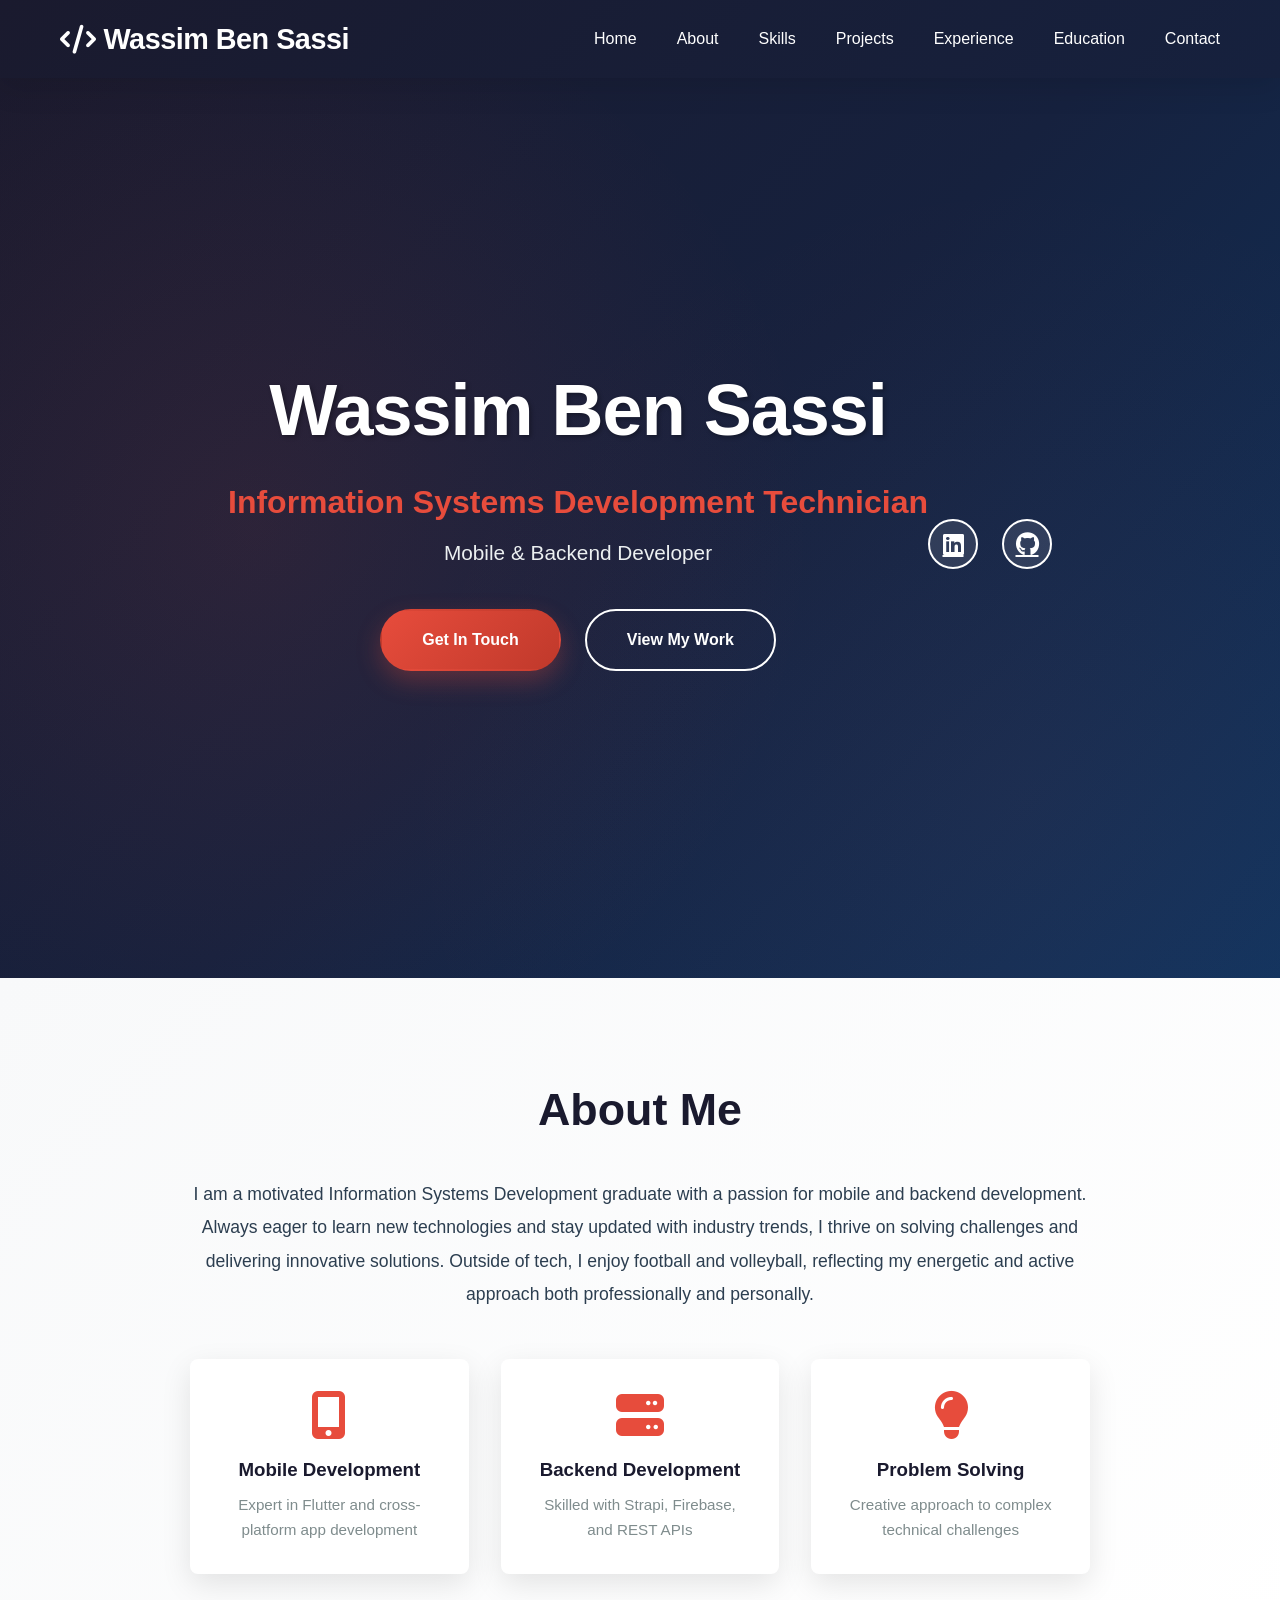
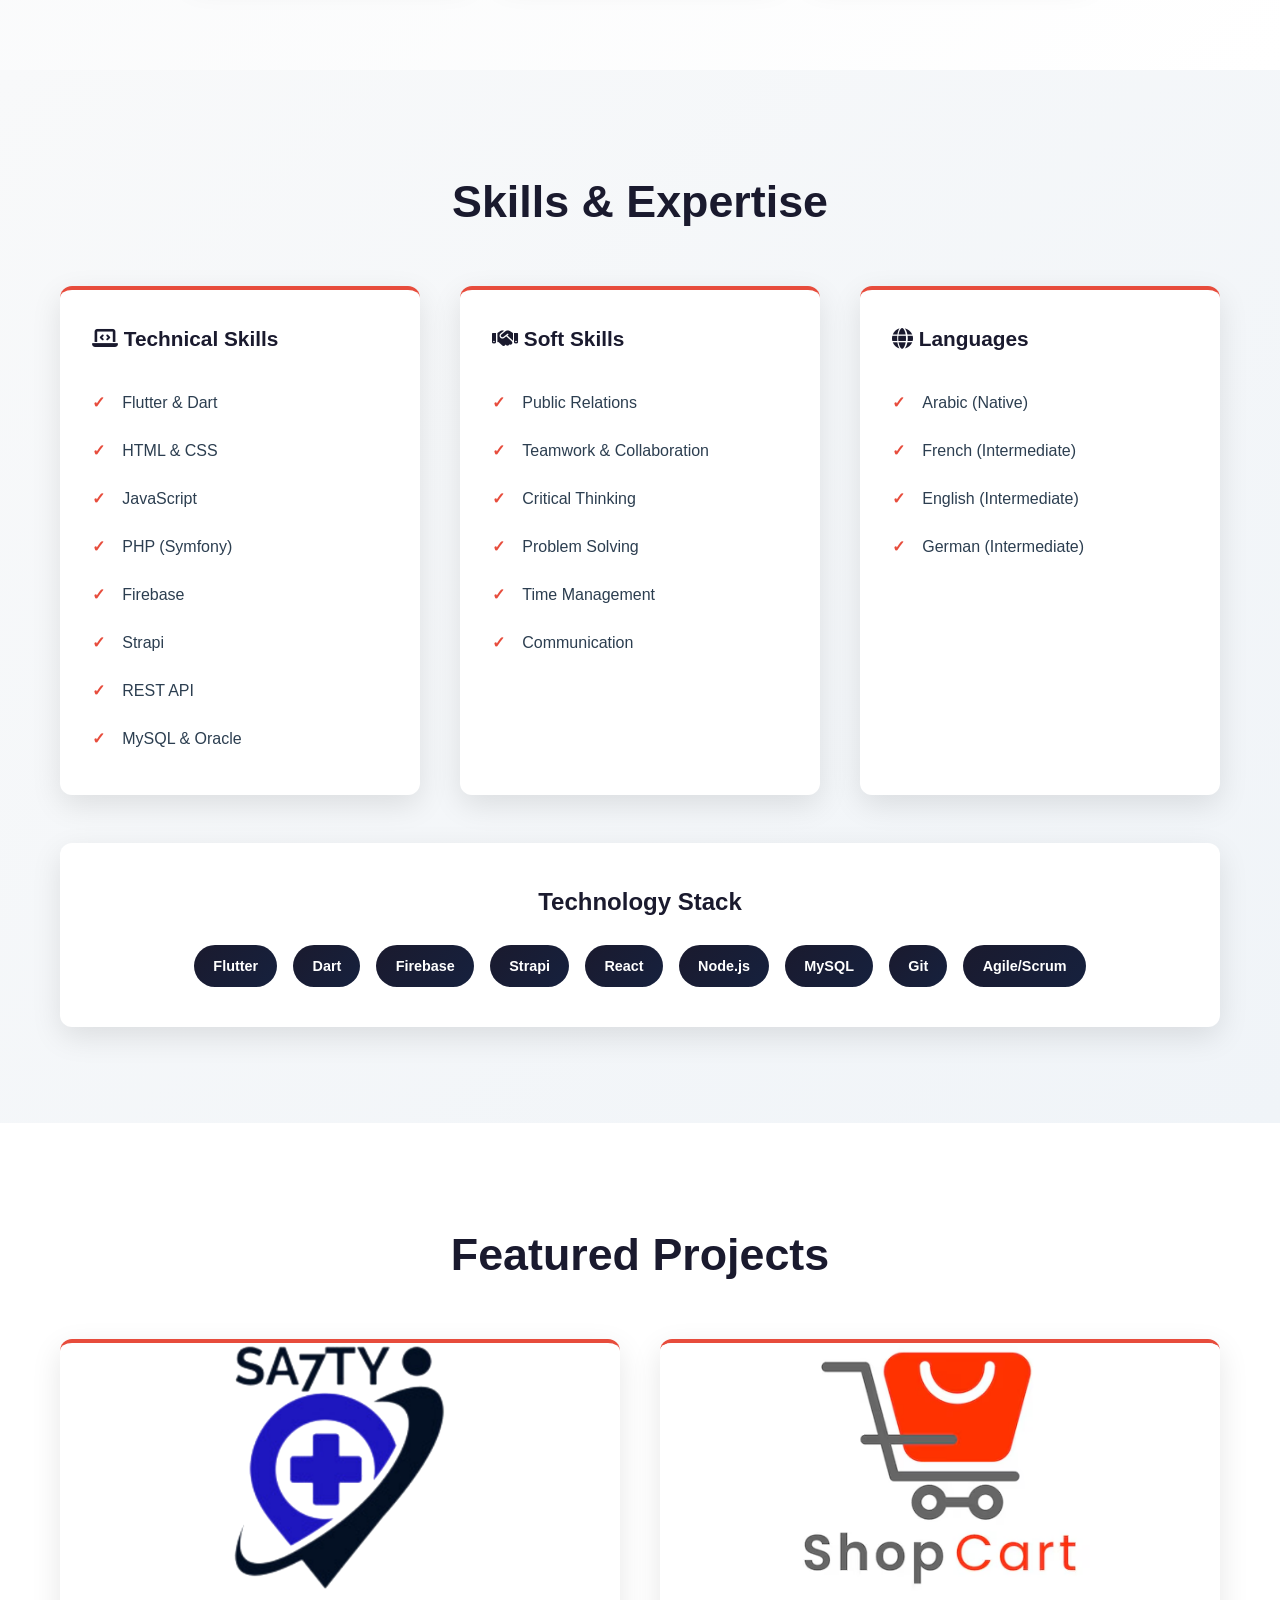
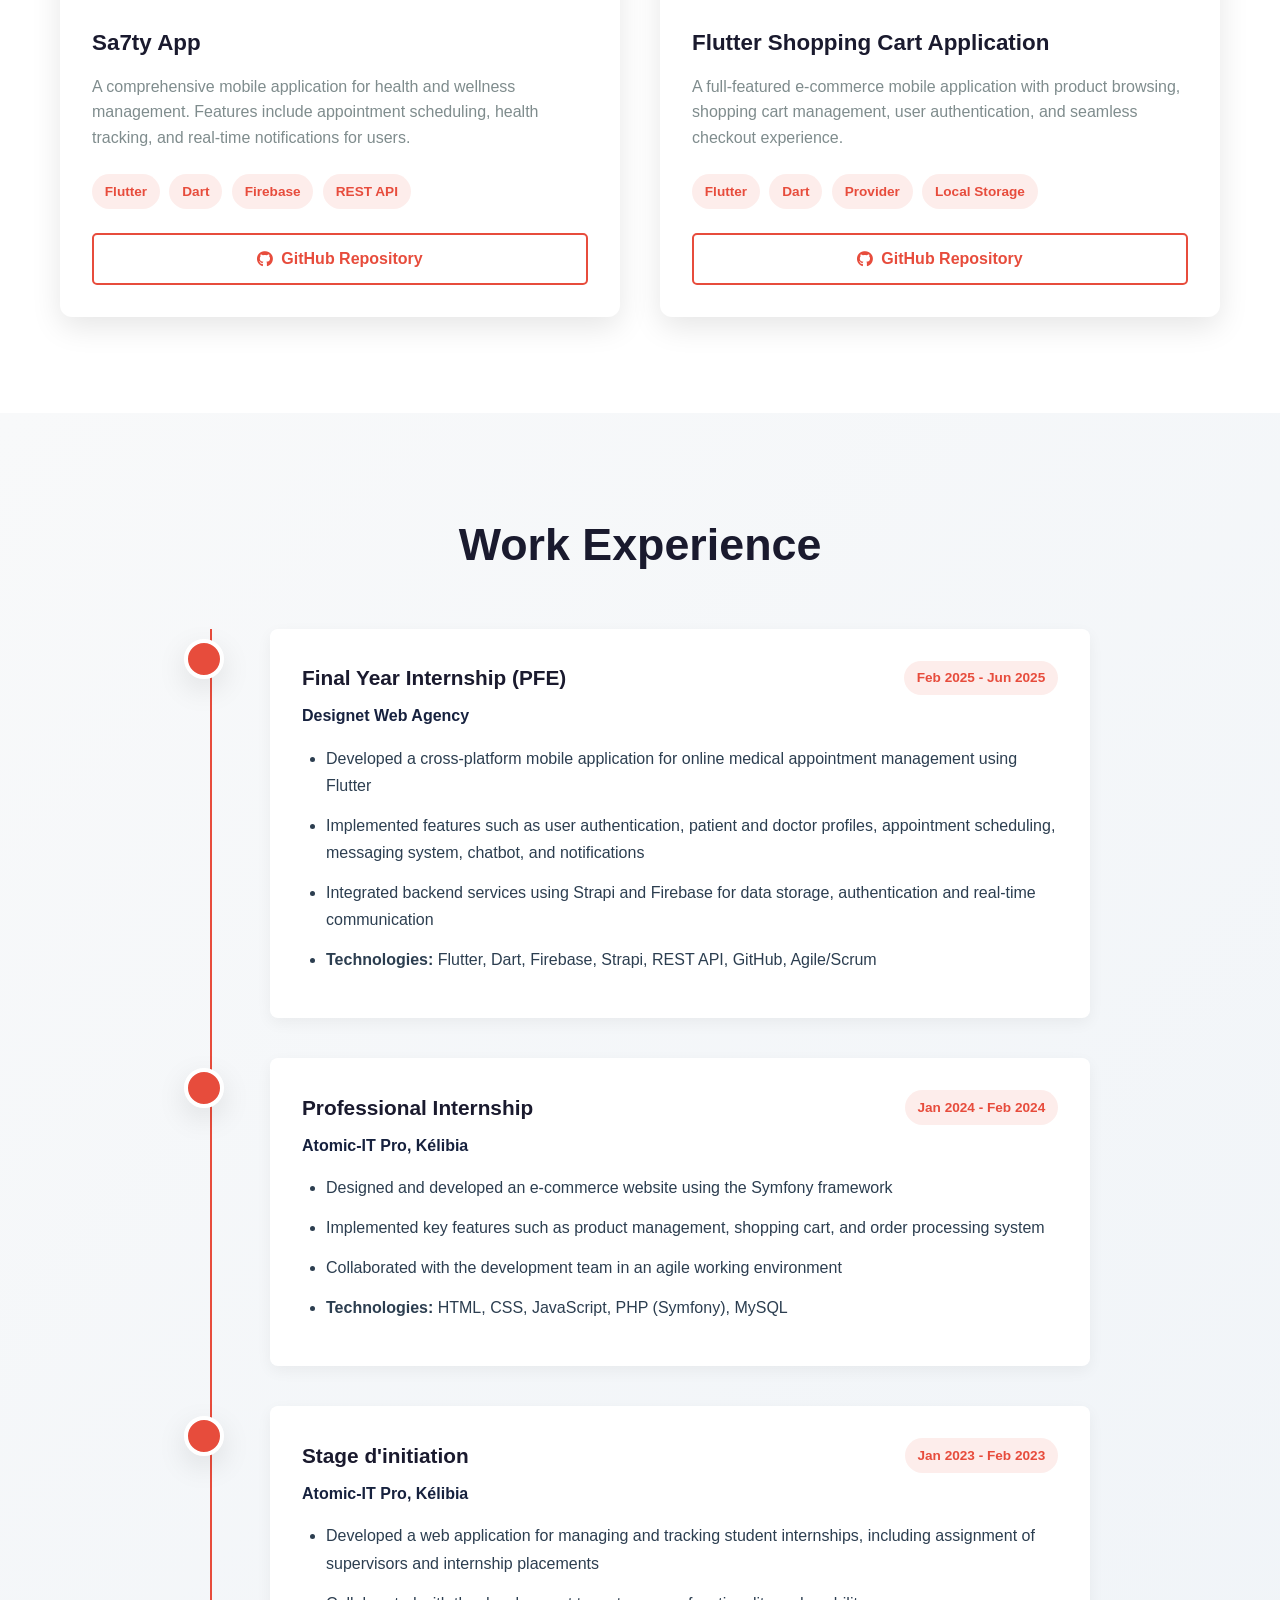
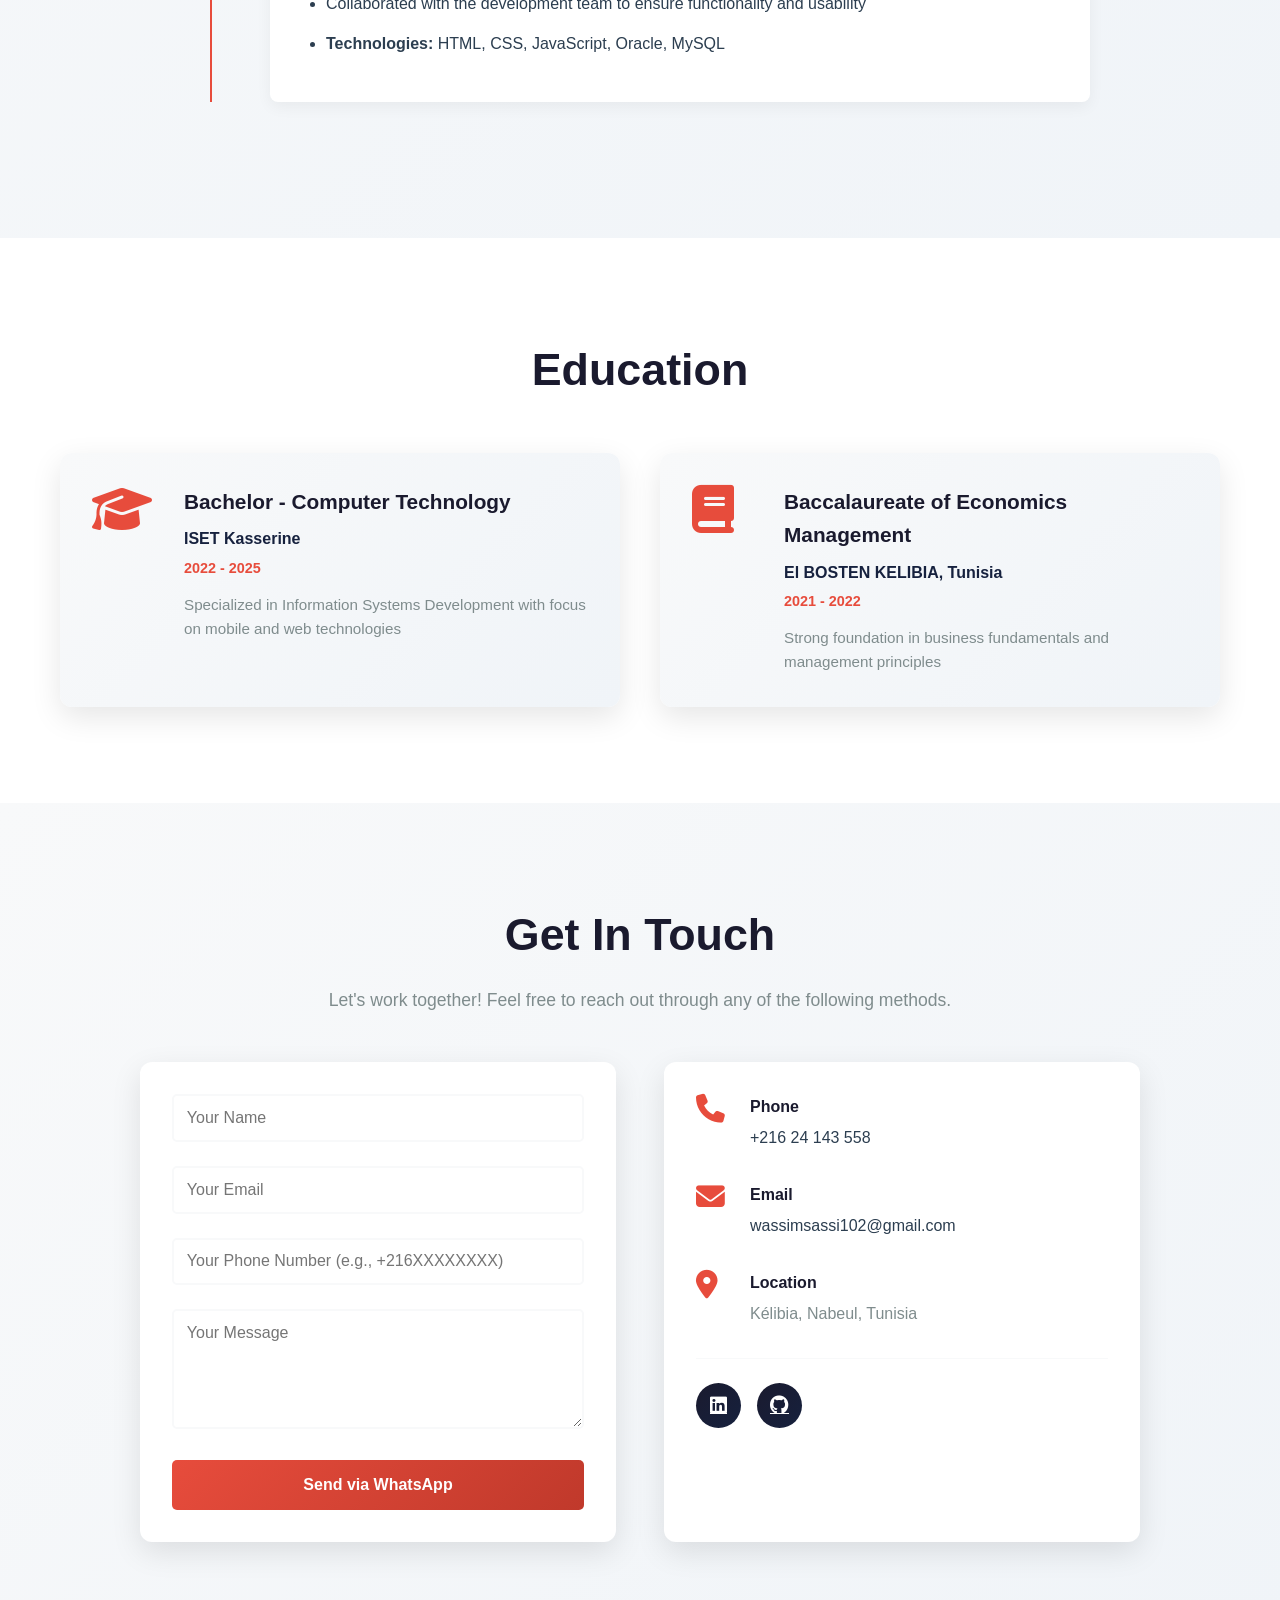
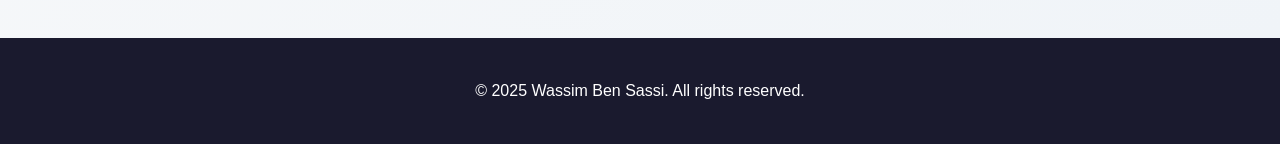
==== index.html @ a8a3cfcd "Add files via upload" ====
<!DOCTYPE html>
<html lang="en">
<head>
    <meta charset="UTF-8">
    <meta name="viewport" content="width=device-width, initial-scale=1.0">
    <meta name="description" content="Wassim Ben Sassi - Mobile & Backend Developer. Expert in Flutter, Firebase, Strapi, and REST APIs. View my projects and experience.">
    <meta name="keywords" content="Mobile Developer, Backend Developer, Flutter, Firebase, Strapi, Web Developer, Tunisia">
    <meta name="author" content="Wassim Ben Sassi">
    <meta name="robots" content="index, follow">
    <meta property="og:title" content="Wassim Ben Sassi - Mobile & Backend Developer">
    <meta property="og:description" content="Experienced mobile and backend developer specializing in Flutter and modern web technologies.">
    <meta property="og:type" content="website">
    <meta property="og:url" content="https://yourportfolio.com">
    <meta name="twitter:card" content="summary_large_image">
    <link rel="canonical" href="https://yourportfolio.com">
    <link rel="icon" type="image/x-icon" href="favicon.ico">
    
    <title>Wassim Ben Sassi - Mobile & Backend Developer | Portfolio</title>
    <link rel="stylesheet" href="styles.css">
    <link rel="stylesheet" href="https://cdnjs.cloudflare.com/ajax/libs/font-awesome/6.4.0/css/all.min.css">
    
    <!-- Structured Data (Schema.org) -->
    <script type="application/ld+json">
    {
        "@context": "https://schema.org",
        "@type": "Person",
        "name": "Wassim Ben Sassi",
        "url": "https://yourportfolio.com",
        "jobTitle": "Mobile & Backend Developer",
        "email": "wassimsassi102@gmail.com",
        "telephone": "+21624143558",
        "image": "https://yourportfolio.com/wassim.png",
        "sameAs": [
            "https://www.linkedin.com/in/wassim-ben-sassi-4468882ab/",
            "https://github.com/bswassim1"
        ],
        "location": {
            "@type": "Place",
            "name": "Kélibia, Tunisia"
        },
        "knowsAbout": ["Flutter", "Dart", "Firebase", "Strapi", "REST API", "PHP", "MySQL"],
        "worksFor": {
            "@type": "Organization",
            "name": "Designet Web Agency"
        }
    }
    </script>
</head>
<body>
    <!-- Navigation Header -->
    <header class="header">
        <nav class="navbar">
            <div class="logo">
                <i class="fas fa-code"></i> Wassim Ben Sassi
            </div>
            <ul class="nav-links">
                <li><a href="#home">Home</a></li>
                <li><a href="#about">About</a></li>
                <li><a href="#skills">Skills</a></li>
                <li><a href="#projects">Projects</a></li>
                <li><a href="#experience">Experience</a></li>
                <li><a href="#education">Education</a></li>
                <li><a href="#contact">Contact</a></li>
            </ul>
            <div class="hamburger">
                <span></span>
                <span></span>
                <span></span>
            </div>
        </nav>
    </header>

    <!-- Hero / Home Section -->
    <section id="home" class="hero">
        <div class="hero-content">
            <h1 class="hero-title">Wassim Ben Sassi</h1>
            <p class="hero-subtitle">Information Systems Development Technician</p>
            <p class="hero-tagline">Mobile & Backend Developer</p>
            <div class="hero-buttons">
                <a href="#contact" class="cta-button primary">Get In Touch</a>
                <a href="#projects" class="cta-button secondary">View My Work</a>
            </div>
        </div>
        <div class="hero-social">
            <a href="https://www.linkedin.com/in/wassim-ben-sassi-4468882ab/?originalSubdomain=tn" target="_blank" title="LinkedIn">
                <i class="fab fa-linkedin"></i>
            </a>
            <a href="https://github.com/bswassim1" target="_blank" title="GitHub">
                <i class="fab fa-github"></i>
            </a>
        </div>
    </section>

    <!-- About Section -->
    <section id="about" class="about">
        <div class="container">
            <h2>About Me</h2>
            <div class="about-content">
                <p class="about-text">I am a motivated Information Systems Development graduate with a passion for mobile and backend development. Always eager to learn new technologies and stay updated with industry trends, I thrive on solving challenges and delivering innovative solutions. Outside of tech, I enjoy football and volleyball, reflecting my energetic and active approach both professionally and personally.</p>
                <div class="about-highlights">
                    <div class="highlight-item">
                        <i class="fas fa-mobile-alt"></i>
                        <h3>Mobile Development</h3>
                        <p>Expert in Flutter and cross-platform app development</p>
                    </div>
                    <div class="highlight-item">
                        <i class="fas fa-server"></i>
                        <h3>Backend Development</h3>
                        <p>Skilled with Strapi, Firebase, and REST APIs</p>
                    </div>
                    <div class="highlight-item">
                        <i class="fas fa-lightbulb"></i>
                        <h3>Problem Solving</h3>
                        <p>Creative approach to complex technical challenges</p>
                    </div>
                </div>
            </div>
        </div>
    </section>

    <!-- Skills Section -->
    <section id="skills" class="skills">
        <div class="container">
            <h2>Skills & Expertise</h2>
            <div class="skills-grid">
                <div class="skill-category">
                    <h3><i class="fas fa-laptop-code"></i> Technical Skills</h3>
                    <ul>
                        <li><span>Flutter & Dart</span></li>
                        <li><span>HTML & CSS</span></li>
                        <li><span>JavaScript</span></li>
                        <li><span>PHP (Symfony)</span></li>
                        <li><span>Firebase</span></li>
                        <li><span>Strapi</span></li>
                        <li><span>REST API</span></li>
                        <li><span>MySQL & Oracle</span></li>
                    </ul>
                </div>

                <div class="skill-category">
                    <h3><i class="fas fa-handshake"></i> Soft Skills</h3>
                    <ul>
                        <li><span>Public Relations</span></li>
                        <li><span>Teamwork & Collaboration</span></li>
                        <li><span>Critical Thinking</span></li>
                        <li><span>Problem Solving</span></li>
                        <li><span>Time Management</span></li>
                        <li><span>Communication</span></li>
                    </ul>
                </div>

                <div class="skill-category">
                    <h3><i class="fas fa-globe"></i> Languages</h3>
                    <ul>
                        <li><span>Arabic (Native)</span></li>
                        <li><span>French (Intermediate)</span></li>
                        <li><span>English (Intermediate)</span></li>
                        <li><span>German (Intermediate)</span></li>
                    </ul>
                </div>
            </div>

            <div class="tech-stack">
                <h3>Technology Stack</h3>
                <div class="tech-badges">
                    <span class="badge">Flutter</span>
                    <span class="badge">Dart</span>
                    <span class="badge">Firebase</span>
                    <span class="badge">Strapi</span>
                    <span class="badge">React</span>
                    <span class="badge">Node.js</span>
                    <span class="badge">MySQL</span>
                    <span class="badge">Git</span>
                    <span class="badge">Agile/Scrum</span>
                </div>
            </div>
        </div>
    </section>

    <!-- Projects Section -->
    <section id="projects" class="projects">
        <div class="container">
            <h2>Featured Projects</h2>
            <div class="projects-grid">
                <!-- Project 1: Sa7ty App -->
                <div class="project-card">
                    <div class="project-image">
                        <img src="wassim.png" alt="Sa7ty App">
                        <div class="project-overlay">
                            <a href="https://github.com/bswassim1/sa7ty_App" target="_blank" class="project-link"><i class="fas fa-external-link-alt"></i> View on GitHub</a>
                        </div>
                    </div>
                    <div class="project-content">
                        <h3>Sa7ty App</h3>
                        <p class="project-description">A comprehensive mobile application for health and wellness management. Features include appointment scheduling, health tracking, and real-time notifications for users.</p>
                        <div class="project-tech">
                            <span>Flutter</span>
                            <span>Dart</span>
                            <span>Firebase</span>
                            <span>REST API</span>
                        </div>
                        <div class="project-links">
                            <a href="https://github.com/bswassim1/sa7ty_App" target="_blank" class="project-btn">
                                <i class="fab fa-github"></i> GitHub Repository
                            </a>
                        </div>
                    </div>
                </div>

                <!-- Project 2: Flutter Shopping Cart Application -->
                <div class="project-card">
                    <div class="project-image">
                        <img src="shop.avif" alt="Flutter Shopping Cart Application">
                        <div class="project-overlay">
                            <a href="https://github.com/bswassim1/Flutter-Shopping-Cart-Application" target="_blank" class="project-link"><i class="fas fa-external-link-alt"></i> View on GitHub</a>
                        </div>
                    </div>
                    <div class="project-content">
                        <h3>Flutter Shopping Cart Application</h3>
                        <p class="project-description">A full-featured e-commerce mobile application with product browsing, shopping cart management, user authentication, and seamless checkout experience.</p>
                        <div class="project-tech">
                            <span>Flutter</span>
                            <span>Dart</span>
                            <span>Provider</span>
                            <span>Local Storage</span>
                        </div>
                        <div class="project-links">
                            <a href="https://github.com/bswassim1/Flutter-Shopping-Cart-Application" target="_blank" class="project-btn">
                                <i class="fab fa-github"></i> GitHub Repository
                            </a>
                        </div>
                    </div>
                </div>
            </div>
        </div>
    </section>

    <!-- Experience Section -->
    <section id="experience" class="experience">
        <div class="container">
            <h2>Work Experience</h2>
            <div class="timeline">
                <!-- Experience 1 -->
                <div class="timeline-item">
                    <div class="timeline-marker"></div>
                    <div class="timeline-content">
                        <div class="exp-header">
                            <h3>Final Year Internship (PFE)</h3>
                            <span class="exp-date">Feb 2025 - Jun 2025</span>
                        </div>
                        <p class="exp-company">Designet Web Agency</p>
                        <ul class="exp-description">
                            <li>Developed a cross-platform mobile application for online medical appointment management using Flutter</li>
                            <li>Implemented features such as user authentication, patient and doctor profiles, appointment scheduling, messaging system, chatbot, and notifications</li>
                            <li>Integrated backend services using Strapi and Firebase for data storage, authentication and real-time communication</li>
                            <li><strong>Technologies:</strong> Flutter, Dart, Firebase, Strapi, REST API, GitHub, Agile/Scrum</li>
                        </ul>
                    </div>
                </div>

                <!-- Experience 2 -->
                <div class="timeline-item">
                    <div class="timeline-marker"></div>
                    <div class="timeline-content">
                        <div class="exp-header">
                            <h3>Professional Internship</h3>
                            <span class="exp-date">Jan 2024 - Feb 2024</span>
                        </div>
                        <p class="exp-company">Atomic-IT Pro, Kélibia</p>
                        <ul class="exp-description">
                            <li>Designed and developed an e-commerce website using the Symfony framework</li>
                            <li>Implemented key features such as product management, shopping cart, and order processing system</li>
                            <li>Collaborated with the development team in an agile working environment</li>
                            <li><strong>Technologies:</strong> HTML, CSS, JavaScript, PHP (Symfony), MySQL</li>
                        </ul>
                    </div>
                </div>

                <!-- Experience 3 -->
                <div class="timeline-item">
                    <div class="timeline-marker"></div>
                    <div class="timeline-content">
                        <div class="exp-header">
                            <h3>Stage d'initiation</h3>
                            <span class="exp-date">Jan 2023 - Feb 2023</span>
                        </div>
                        <p class="exp-company">Atomic-IT Pro, Kélibia</p>
                        <ul class="exp-description">
                            <li>Developed a web application for managing and tracking student internships, including assignment of supervisors and internship placements</li>
                            <li>Collaborated with the development team to ensure functionality and usability</li>
                            <li><strong>Technologies:</strong> HTML, CSS, JavaScript, Oracle, MySQL</li>
                        </ul>
                    </div>
                </div>
            </div>
        </div>
    </section>

    <!-- Education Section -->
    <section id="education" class="education">
        <div class="container">
            <h2>Education</h2>
            <div class="education-grid">
                <div class="education-item">
                    <div class="education-icon">
                        <i class="fas fa-graduation-cap"></i>
                    </div>
                    <div class="education-content">
                        <h3>Bachelor - Computer Technology</h3>
                        <p class="education-school">ISET Kasserine</p>
                        <p class="education-date">2022 - 2025</p>
                        <p class="education-detail">Specialized in Information Systems Development with focus on mobile and web technologies</p>
                    </div>
                </div>

                <div class="education-item">
                    <div class="education-icon">
                        <i class="fas fa-book"></i>
                    </div>
                    <div class="education-content">
                        <h3>Baccalaureate of Economics Management</h3>
                        <p class="education-school">El BOSTEN KELIBIA, Tunisia</p>
                        <p class="education-date">2021 - 2022</p>
                        <p class="education-detail">Strong foundation in business fundamentals and management principles</p>
                    </div>
                </div>
            </div>
        </div>
    </section>

    <!-- Contact Section -->
    <section id="contact" class="contact">
        <div class="container">
            <h2>Get In Touch</h2>
            <p class="contact-subtitle">Let's work together! Feel free to reach out through any of the following methods.</p>
            
            <div class="contact-wrapper">
                <!-- Contact Form -->
                <form class="contact-form" id="contactForm">
                    <div class="form-group">
                        <input type="text" id="name" name="name" placeholder="Your Name" required>
                    </div>
                    <div class="form-group">
                        <input type="email" id="email" name="email" placeholder="Your Email" required>
                    </div>
                    <div class="form-group">
                        <input type="tel" id="phone" name="phone" placeholder="Your Phone Number (e.g., +216XXXXXXXX)" required>
                    </div>
                    <div class="form-group">
                        <textarea id="message" name="message" placeholder="Your Message" rows="5" required></textarea>
                    </div>
                    <button type="submit" class="form-submit">Send via WhatsApp</button>
                </form>

                <!-- Contact Info -->
                <div class="contact-info-box">
                    <div class="contact-item">
                        <i class="fas fa-phone"></i>
                        <div>
                            <h4>Phone</h4>
                            <a href="tel:+21624143558">+216 24 143 558</a>
                        </div>
                    </div>
                    <div class="contact-item">
                        <i class="fas fa-envelope"></i>
                        <div>
                            <h4>Email</h4>
                            <a href="mailto:wassimsassi102@gmail.com">wassimsassi102@gmail.com</a>
                        </div>
                    </div>
                    <div class="contact-item">
                        <i class="fas fa-map-marker-alt"></i>
                        <div>
                            <h4>Location</h4>
                            <p>Kélibia, Nabeul, Tunisia</p>
                        </div>
                    </div>
                    <div class="social-links-contact">
                        <a href="https://www.linkedin.com/in/wassim-ben-sassi-4468882ab/?originalSubdomain=tn" target="_blank" title="LinkedIn">
                            <i class="fab fa-linkedin"></i>
                        </a>
                        <a href="https://github.com/bswassim1" target="_blank" title="GitHub">
                            <i class="fab fa-github"></i>
                        </a>
                    </div>
                </div>
            </div>
        </div>
    </section>

    <!-- Footer -->
    <footer class="footer">
        <div class="container">
            <div class="footer-content">
                <p>&copy; 2025 Wassim Ben Sassi. All rights reserved.</p>
            </div>
        </div>
    </footer>

    <script src="script.js"></script>
</body>
</html>
---- styles.css ----
* {
    margin: 0;
    padding: 0;
    box-sizing: border-box;
}

:root {
    --primary-color: #1a1a2e;
    --secondary-color: #16213e;
    --accent-color: #e74c3c;
    --success-color: #27ae60;
    --light-bg: #f8f9fa;
    --text-color: #2c3e50;
    --light-text: #7f8c8d;
    --white: #ffffff;
    --shadow: 0 10px 30px rgba(0, 0, 0, 0.1);
    --transition: all 0.3s ease;
}

html {
    scroll-behavior: smooth;
}

body {
    font-family: 'Segoe UI', 'Roboto', Tahoma, Geneva, Verdana, sans-serif;
    line-height: 1.6;
    color: var(--text-color);
    background-color: var(--white);
    overflow-x: hidden;
}

.container {
    max-width: 1200px;
    margin: 0 auto;
    padding: 0 20px;
}

/* ============ HEADER & NAVIGATION ============ */
.header {
    background: linear-gradient(135deg, var(--primary-color) 0%, var(--secondary-color) 100%);
    padding: 1rem 0;
    position: sticky;
    top: 0;
    z-index: 1000;
    box-shadow: var(--shadow);
}

.navbar {
    display: flex;
    justify-content: space-between;
    align-items: center;
    max-width: 1200px;
    margin: 0 auto;
    padding: 0 20px;
}

.logo {
    font-size: 1.8rem;
    font-weight: 700;
    color: var(--white);
    letter-spacing: -0.5px;
    display: flex;
    align-items: center;
    gap: 0.5rem;
}

.nav-links {
    display: flex;
    list-style: none;
    gap: 2.5rem;
}

.nav-links a {
    color: var(--white);
    text-decoration: none;
    font-weight: 500;
    position: relative;
    transition: var(--transition);
}

.nav-links a::after {
    content: '';
    position: absolute;
    bottom: -5px;
    left: 0;
    width: 0;
    height: 2px;
    background-color: var(--accent-color);
    transition: var(--transition);
}

.nav-links a:hover::after {
    width: 100%;
}

.hamburger {
    display: none;
    flex-direction: column;
    cursor: pointer;
}

.hamburger span {
    width: 25px;
    height: 3px;
    background-color: var(--white);
    margin: 5px 0;
    transition: var(--transition);
}

/* ============ HERO SECTION ============ */
.hero {
    background: linear-gradient(135deg, var(--primary-color) 0%, var(--secondary-color) 50%, #0f3460 100%);
    color: var(--white);
    padding: 8rem 2rem;
    text-align: center;
    position: relative;
    overflow: hidden;
    min-height: 100vh;
    display: flex;
    align-items: center;
    justify-content: center;
}

.hero::before {
    content: '';
    position: absolute;
    top: 0;
    left: 0;
    right: 0;
    bottom: 0;
    background: radial-gradient(circle at 20% 50%, rgba(231, 76, 60, 0.1) 0%, transparent 50%),
                radial-gradient(circle at 80% 80%, rgba(231, 76, 60, 0.05) 0%, transparent 50%);
    pointer-events: none;
}

.hero-content {
    position: relative;
    z-index: 2;
    animation: fadeInUp 0.8s ease;
    margin-bottom: 2rem;
}

.hero-title {
    font-size: 4.5rem;
    margin-bottom: 0.5rem;
    font-weight: 800;
    letter-spacing: -1px;
    text-shadow: 2px 2px 4px rgba(0, 0, 0, 0.3);
}

.hero-subtitle {
    font-size: 2rem;
    margin-bottom: 0.5rem;
    color: var(--accent-color);
    font-weight: 600;
}

.hero-tagline {
    font-size: 1.3rem;
    margin-bottom: 2.5rem;
    color: #ecf0f1;
    font-weight: 400;
}

.hero-buttons {
    display: flex;
    gap: 1.5rem;
    justify-content: center;
    flex-wrap: wrap;
}

.cta-button {
    display: inline-block;
    padding: 1rem 2.5rem;
    border-radius: 50px;
    text-decoration: none;
    transition: var(--transition);
    font-weight: 600;
    border: 2px solid transparent;
}

.cta-button.primary {
    background: linear-gradient(135deg, var(--accent-color) 0%, #c0392b 100%);
    color: var(--white);
    box-shadow: 0 10px 25px rgba(231, 76, 60, 0.3);
}

.cta-button.primary:hover {
    transform: translateY(-3px);
    box-shadow: 0 15px 35px rgba(231, 76, 60, 0.4);
}

.cta-button.secondary {
    background: transparent;
    color: var(--white);
    border: 2px solid var(--white);
}

.cta-button.secondary:hover {
    background: var(--white);
    color: var(--primary-color);
}

.hero-social {
    position: relative;
    z-index: 2;
    display: flex;
    gap: 1.5rem;
    justify-content: center;
    margin-top: 2rem;
}

.hero-social a {
    width: 50px;
    height: 50px;
    background: rgba(255, 255, 255, 0.1);
    border: 2px solid var(--white);
    border-radius: 50%;
    display: flex;
    align-items: center;
    justify-content: center;
    color: var(--white);
    font-size: 1.5rem;
    transition: var(--transition);
}

.hero-social a:hover {
    background: var(--accent-color);
    border-color: var(--accent-color);
    transform: translateY(-5px);
}

/* ============ ABOUT SECTION ============ */
.about {
    padding: 6rem 2rem;
    background: linear-gradient(135deg, var(--light-bg) 0%, #ffffff 100%);
}

.about h2 {
    font-size: 2.8rem;
    margin-bottom: 2rem;
    color: var(--primary-color);
    font-weight: 700;
    text-align: center;
}

.about-content {
    max-width: 900px;
    margin: 0 auto;
}

.about-text {
    font-size: 1.1rem;
    line-height: 1.9;
    color: var(--text-color);
    margin-bottom: 2.5rem;
    text-align: center;
}

.about-highlights {
    display: grid;
    grid-template-columns: repeat(auto-fit, minmax(250px, 1fr));
    gap: 2rem;
    margin-top: 3rem;
}

.highlight-item {
    background: var(--white);
    padding: 2rem;
    border-radius: 8px;
    text-align: center;
    box-shadow: var(--shadow);
    transition: var(--transition);
}

.highlight-item:hover {
    transform: translateY(-8px);
    box-shadow: 0 20px 40px rgba(0, 0, 0, 0.15);
}

.highlight-item i {
    font-size: 3rem;
    color: var(--accent-color);
    margin-bottom: 1rem;
}

.highlight-item h3 {
    color: var(--primary-color);
    margin-bottom: 0.5rem;
}

.highlight-item p {
    color: var(--light-text);
    font-size: 0.95rem;
}

/* ============ SKILLS SECTION ============ */
.skills {
    padding: 6rem 2rem;
    background: linear-gradient(135deg, var(--light-bg) 0%, #f0f4f8 100%);
}

.skills h2 {
    font-size: 2.8rem;
    margin-bottom: 3rem;
    color: var(--primary-color);
    font-weight: 700;
    text-align: center;
}

.skills-grid {
    display: grid;
    grid-template-columns: repeat(auto-fit, minmax(280px, 1fr));
    gap: 2.5rem;
    margin-bottom: 3rem;
}

.skill-category {
    background: var(--white);
    padding: 2rem;
    border-radius: 12px;
    box-shadow: var(--shadow);
    transition: var(--transition);
    border-top: 4px solid var(--accent-color);
}

.skill-category:hover {
    transform: translateY(-8px);
    box-shadow: 0 20px 40px rgba(0, 0, 0, 0.15);
}

.skill-category h3 {
    color: var(--primary-color);
    margin-bottom: 1.5rem;
    font-size: 1.3rem;
    font-weight: 700;
}

.skill-category ul {
    list-style: none;
}

.skill-category ul li {
    padding: 0.7rem 0;
    color: var(--text-color);
    font-weight: 500;
    transition: var(--transition);
    display: flex;
    align-items: center;
}

.skill-category ul li span::before {
    content: "✓ ";
    color: var(--accent-color);
    margin-right: 0.8rem;
    font-weight: 700;
}

.skill-category ul li:hover {
    color: var(--accent-color);
    padding-left: 0.5rem;
}

.tech-stack {
    background: var(--white);
    padding: 2.5rem;
    border-radius: 12px;
    box-shadow: var(--shadow);
    text-align: center;
}

.tech-stack h3 {
    color: var(--primary-color);
    margin-bottom: 1.5rem;
    font-size: 1.5rem;
}

.tech-badges {
    display: flex;
    flex-wrap: wrap;
    gap: 1rem;
    justify-content: center;
}

.badge {
    background: linear-gradient(135deg, var(--primary-color) 0%, var(--secondary-color) 100%);
    color: var(--white);
    padding: 0.6rem 1.2rem;
    border-radius: 25px;
    font-size: 0.9rem;
    font-weight: 600;
    transition: var(--transition);
}

.badge:hover {
    transform: scale(1.1);
    box-shadow: 0 5px 15px rgba(26, 26, 46, 0.3);
}

/* ============ PROJECTS SECTION ============ */
.projects {
    padding: 6rem 2rem;
    background-color: var(--white);
}

.projects h2 {
    font-size: 2.8rem;
    margin-bottom: 3rem;
    color: var(--primary-color);
    font-weight: 700;
    text-align: center;
}

.projects-grid {
    display: grid;
    grid-template-columns: repeat(auto-fit, minmax(350px, 1fr));
    gap: 2.5rem;
}

.project-card {
    background: var(--white);
    border-radius: 12px;
    overflow: hidden;
    box-shadow: var(--shadow);
    transition: var(--transition);
    border-top: 4px solid var(--accent-color);
}

.project-card:hover {
    transform: translateY(-10px);
    box-shadow: 0 25px 50px rgba(0, 0, 0, 0.15);
}

.project-image {
    position: relative;
    overflow: hidden;
    height: 250px;
}

.project-image img {
    width: 100%;
    height: 100%;
    object-fit: cover;
    transition: var(--transition);
}

.project-card:hover .project-image img {
    transform: scale(1.1);
}

.project-overlay {
    position: absolute;
    top: 0;
    left: 0;
    right: 0;
    bottom: 0;
    background: rgba(26, 26, 46, 0.8);
    display: flex;
    align-items: center;
    justify-content: center;
    opacity: 0;
    transition: var(--transition);
}

.project-card:hover .project-overlay {
    opacity: 1;
}

.project-link {
    background: var(--accent-color);
    color: var(--white);
    padding: 0.8rem 1.5rem;
    border-radius: 5px;
    text-decoration: none;
    font-weight: 600;
    display: inline-flex;
    align-items: center;
    gap: 0.5rem;
    transition: var(--transition);
}

.project-link:hover {
    background: #c0392b;
}

.project-content {
    padding: 2rem;
}

.project-content h3 {
    color: var(--primary-color);
    margin-bottom: 0.8rem;
    font-size: 1.4rem;
}

.project-description {
    color: var(--light-text);
    margin-bottom: 1.5rem;
    line-height: 1.6;
}

.project-tech {
    display: flex;
    flex-wrap: wrap;
    gap: 0.6rem;
    margin-bottom: 1.5rem;
}

.project-tech span {
    background: rgba(231, 76, 60, 0.1);
    color: var(--accent-color);
    padding: 0.4rem 0.8rem;
    border-radius: 20px;
    font-size: 0.85rem;
    font-weight: 600;
}

.project-links {
    display: flex;
    gap: 1rem;
}

.project-btn {
    flex: 1;
    text-align: center;
    padding: 0.7rem;
    border-radius: 5px;
    text-decoration: none;
    font-weight: 600;
    transition: var(--transition);
    border: 2px solid var(--accent-color);
    color: var(--accent-color);
    display: inline-flex;
    align-items: center;
    justify-content: center;
    gap: 0.5rem;
}

.project-btn:hover {
    background: var(--accent-color);
    color: var(--white);
}

/* ============ EXPERIENCE / TIMELINE ============ */
.experience {
    padding: 6rem 2rem;
    background: linear-gradient(135deg, var(--light-bg) 0%, #f0f4f8 100%);
}

.experience h2 {
    font-size: 2.8rem;
    margin-bottom: 3rem;
    color: var(--primary-color);
    font-weight: 700;
    text-align: center;
}

.timeline {
    position: relative;
    max-width: 900px;
    margin: 0 auto;
}

.timeline::before {
    content: '';
    position: absolute;
    left: 20px;
    top: 0;
    bottom: 0;
    width: 2px;
    background: var(--accent-color);
}

.timeline-item {
    margin-bottom: 2.5rem;
    position: relative;
    padding-left: 80px;
}

.timeline-marker {
    position: absolute;
    left: -6px;
    top: 10px;
    width: 40px;
    height: 40px;
    background: var(--accent-color);
    border: 4px solid var(--white);
    border-radius: 50%;
    box-shadow: var(--shadow);
}

.timeline-content {
    background: var(--white);
    padding: 2rem;
    border-radius: 8px;
    box-shadow: 0 5px 15px rgba(0, 0, 0, 0.05);
    transition: var(--transition);
}

.timeline-content:hover {
    box-shadow: var(--shadow);
}

.exp-header {
    display: flex;
    justify-content: space-between;
    align-items: center;
    margin-bottom: 0.5rem;
    flex-wrap: wrap;
    gap: 1rem;
}

.exp-header h3 {
    color: var(--primary-color);
    font-size: 1.3rem;
    font-weight: 700;
}

.exp-date {
    color: var(--accent-color);
    font-weight: 600;
    background: rgba(231, 76, 60, 0.1);
    padding: 0.4rem 0.8rem;
    border-radius: 20px;
    font-size: 0.85rem;
}

.exp-company {
    color: var(--secondary-color);
    font-weight: 600;
    margin-bottom: 1rem;
    font-size: 1rem;
}

.exp-description {
    margin-left: 1.5rem;
    color: var(--text-color);
}

.exp-description li {
    margin-bottom: 0.8rem;
    line-height: 1.7;
}

/* ============ EDUCATION SECTION ============ */
.education {
    padding: 6rem 2rem;
    background-color: var(--white);
}

.education h2 {
    font-size: 2.8rem;
    margin-bottom: 3rem;
    color: var(--primary-color);
    font-weight: 700;
    text-align: center;
}

.education-grid {
    display: grid;
    grid-template-columns: repeat(auto-fit, minmax(300px, 1fr));
    gap: 2.5rem;
}

.education-item {
    background: linear-gradient(135deg, var(--light-bg) 0%, #f0f4f8 100%);
    padding: 2rem;
    border-radius: 12px;
    box-shadow: var(--shadow);
    transition: var(--transition);
    display: flex;
    gap: 2rem;
}

.education-item:hover {
    transform: translateY(-8px);
    box-shadow: 0 20px 40px rgba(0, 0, 0, 0.15);
}

.education-icon {
    font-size: 3rem;
    color: var(--accent-color);
    min-width: 60px;
    display: flex;
    align-items: flex-start;
}

.education-content h3 {
    color: var(--primary-color);
    margin-bottom: 0.5rem;
    font-size: 1.3rem;
}

.education-school {
    color: var(--secondary-color);
    font-weight: 600;
    display: block;
    margin-bottom: 0.3rem;
}

.education-date {
    color: var(--accent-color);
    font-weight: 600;
    display: block;
    margin-bottom: 0.8rem;
    font-size: 0.9rem;
}

.education-detail {
    color: var(--light-text);
    font-size: 0.95rem;
    line-height: 1.6;
}

/* ============ CONTACT SECTION ============ */
.contact {
    padding: 6rem 2rem;
    background: linear-gradient(135deg, var(--light-bg) 0%, #f0f4f8 100%);
}

.contact h2 {
    font-size: 2.8rem;
    margin-bottom: 1rem;
    color: var(--primary-color);
    text-align: center;
    font-weight: 700;
}

.contact-subtitle {
    text-align: center;
    color: var(--light-text);
    margin-bottom: 3rem;
    font-size: 1.1rem;
}

.contact-wrapper {
    display: grid;
    grid-template-columns: 1fr 1fr;
    gap: 3rem;
    max-width: 1000px;
    margin: 0 auto;
}

.contact-form {
    background: var(--white);
    padding: 2rem;
    border-radius: 12px;
    box-shadow: var(--shadow);
}

.form-group {
    margin-bottom: 1.5rem;
}

.contact-form input,
.contact-form textarea {
    width: 100%;
    padding: 0.8rem;
    border: 2px solid var(--light-bg);
    border-radius: 5px;
    font-family: inherit;
    font-size: 1rem;
    transition: var(--transition);
}

.contact-form input:focus,
.contact-form textarea:focus {
    outline: none;
    border-color: var(--accent-color);
    box-shadow: 0 0 10px rgba(231, 76, 60, 0.2);
}

.form-submit {
    width: 100%;
    padding: 1rem;
    background: linear-gradient(135deg, var(--accent-color) 0%, #c0392b 100%);
    color: var(--white);
    border: none;
    border-radius: 5px;
    font-weight: 600;
    font-size: 1rem;
    cursor: pointer;
    transition: var(--transition);
}

.form-submit:hover {
    transform: translateY(-2px);
    box-shadow: 0 10px 25px rgba(231, 76, 60, 0.3);
}

.contact-info-box {
    background: var(--white);
    padding: 2rem;
    border-radius: 12px;
    box-shadow: var(--shadow);
}

.contact-item {
    display: flex;
    align-items: flex-start;
    margin-bottom: 2rem;
    gap: 1.5rem;
}

.contact-item i {
    font-size: 1.8rem;
    color: var(--accent-color);
    min-width: 30px;
}

.contact-item h4 {
    color: var(--primary-color);
    margin-bottom: 0.3rem;
}

.contact-item a {
    color: var(--text-color);
    text-decoration: none;
    transition: var(--transition);
}

.contact-item a:hover {
    color: var(--accent-color);
}

.contact-item p {
    color: var(--light-text);
}

.social-links-contact {
    display: flex;
    gap: 1rem;
    margin-top: 1.5rem;
    padding-top: 1.5rem;
    border-top: 1px solid var(--light-bg);
}

.social-links-contact a {
    width: 45px;
    height: 45px;
    background: linear-gradient(135deg, var(--primary-color) 0%, var(--secondary-color) 100%);
    border-radius: 50%;
    display: flex;
    align-items: center;
    justify-content: center;
    color: var(--white);
    font-size: 1.2rem;
    transition: var(--transition);
}

.social-links-contact a:hover {
    background: var(--accent-color);
    transform: translateY(-5px);
}

/* ============ FOOTER ============ */
.footer {
    background: var(--primary-color);
    color: var(--white);
    text-align: center;
    padding: 2rem;
    font-weight: 500;
}

.footer-content p {
    margin: 0.5rem 0;
}

.footer-content i {
    color: var(--accent-color);
}

/* ============ ANIMATIONS ============ */
@keyframes fadeInUp {
    from {
        opacity: 0;
        transform: translateY(30px);
    }
    to {
        opacity: 1;
        transform: translateY(0);
    }
}

/* ============ RESPONSIVE DESIGN ============ */
@media (max-width: 768px) {
    .hero-title {
        font-size: 2.5rem;
    }

    .hero-subtitle {
        font-size: 1.4rem;
    }

    .hero-tagline {
        font-size: 1rem;
    }

    .nav-links {
        gap: 1.5rem;
        font-size: 0.9rem;
    }

    .projects-grid,
    .skills-grid,
    .education-grid {
        grid-template-columns: 1fr;
    }

    .contact-wrapper {
        grid-template-columns: 1fr;
    }

    .hamburger {
        display: flex;
    }

    .nav-links {
        position: absolute;
        top: 70px;
        left: 0;
        right: 0;
        background: var(--primary-color);
        flex-direction: column;
        padding: 1rem;
        gap: 1rem;
        display: none;
    }

    .nav-links.active {
        display: flex;
    }

    .hero-buttons {
        flex-direction: column;
    }

    .timeline::before {
        left: 15px;
    }

    .timeline-marker {
        left: -10px;
    }

    .timeline-item {
        padding-left: 60px;
    }

    .education-item {
        flex-direction: column;
    }
}

@media (max-width: 480px) {
    .hero-title {
        font-size: 1.8rem;
    }

    .hero-subtitle {
        font-size: 1.1rem;
    }

    .hero-tagline {
        font-size: 0.9rem;
    }

    .logo {
        font-size: 1.3rem;
    }

    .nav-links {
        gap: 0.5rem;
    }

    h2 {
        font-size: 2rem !important;
    }

    .projects-grid,
    .skills-grid {
        grid-template-columns: 1fr;
        gap: 1.5rem;
    }

    .project-card,
    .skill-category {
        padding: 1.5rem;
    }

    .contact-form,
    .contact-info-box {
        padding: 1.5rem;
    }

    .hero-social {
        gap: 1rem;
    }

    .hero-social a {
        width: 40px;
        height: 40px;
        font-size: 1.2rem;
    }
}
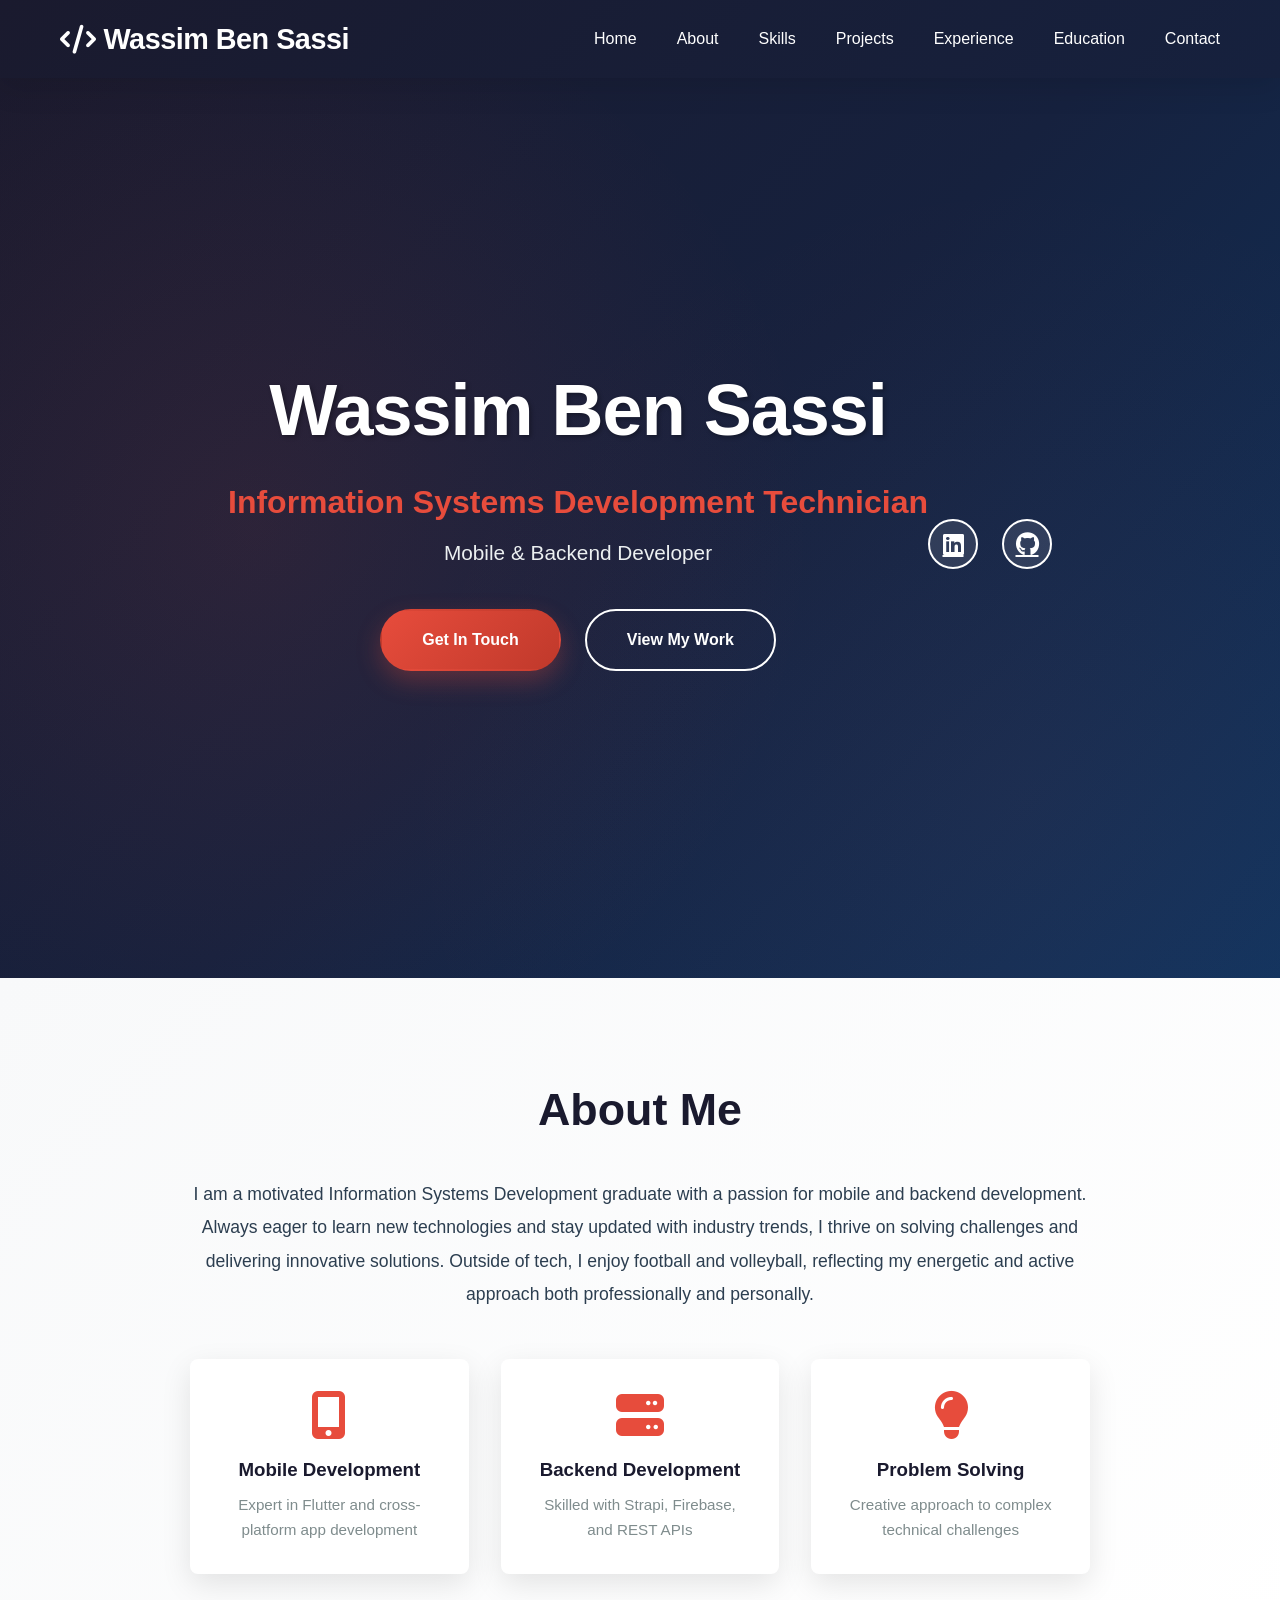
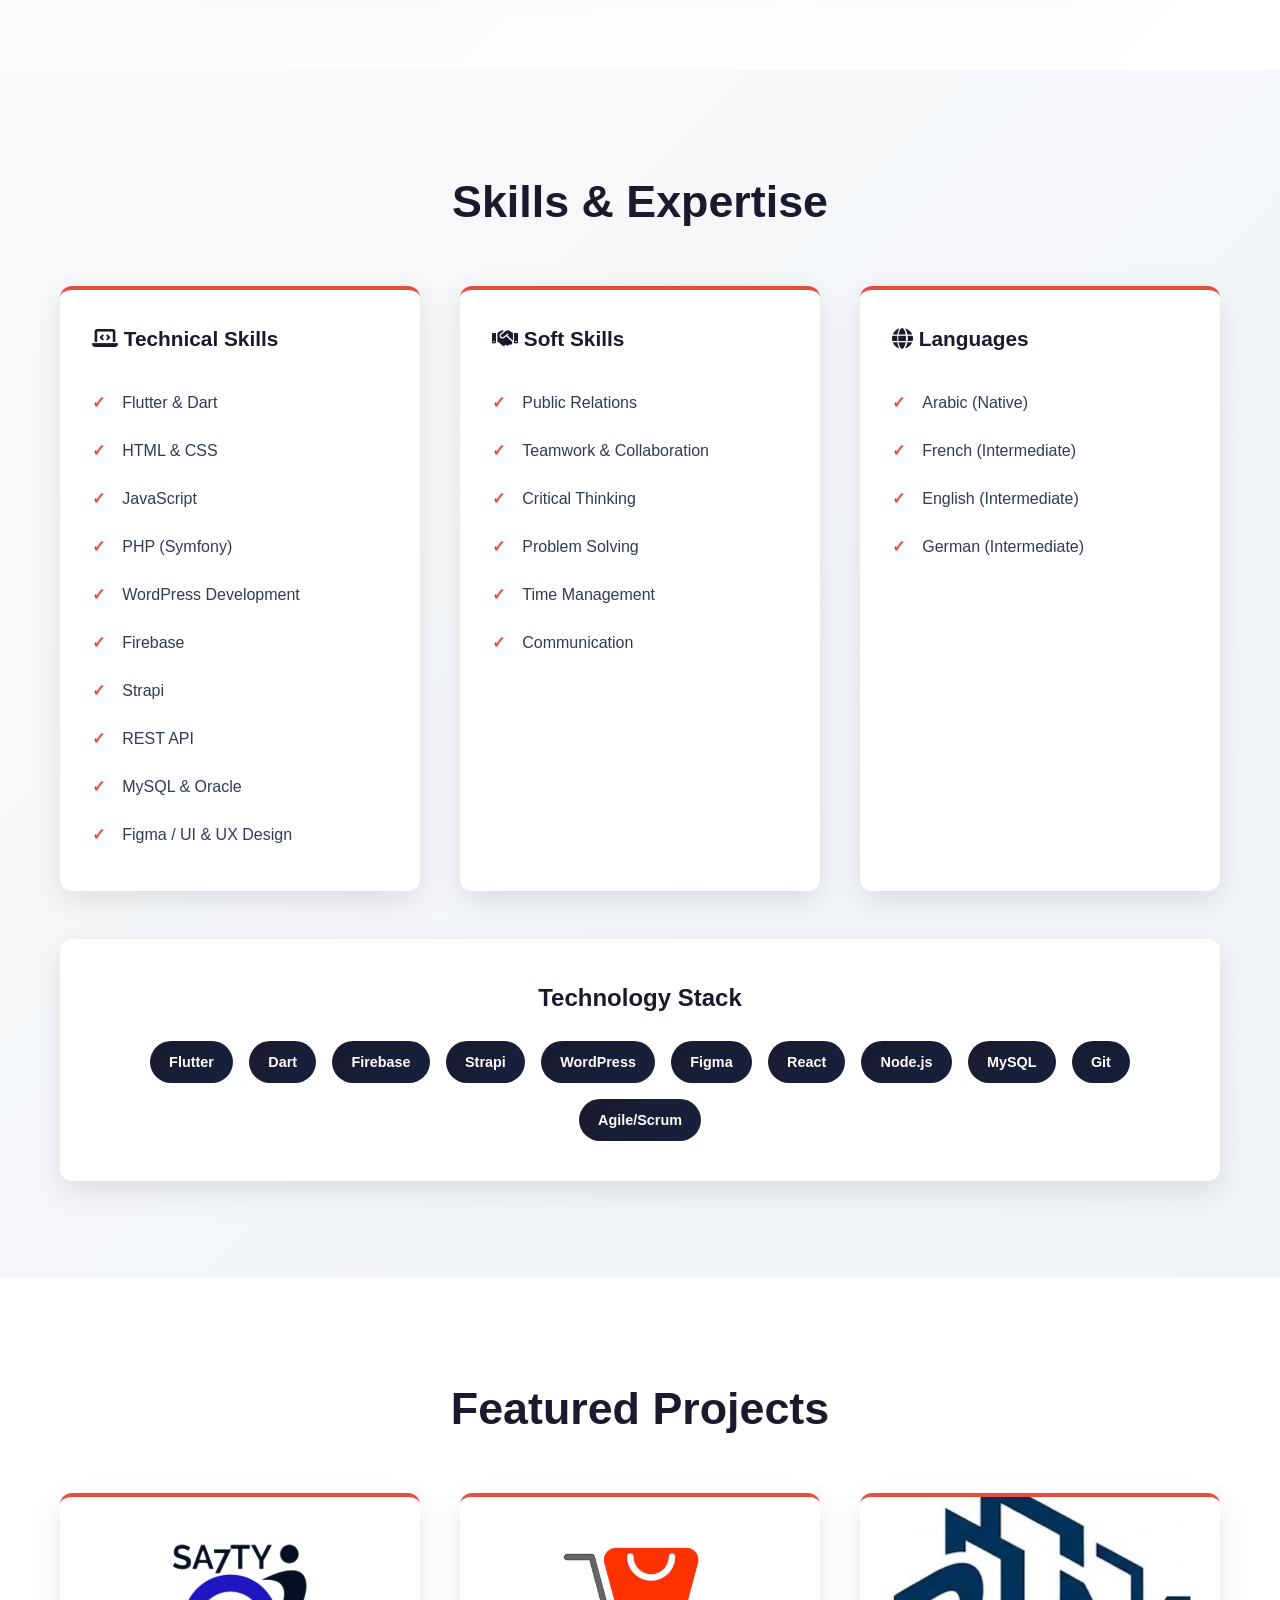
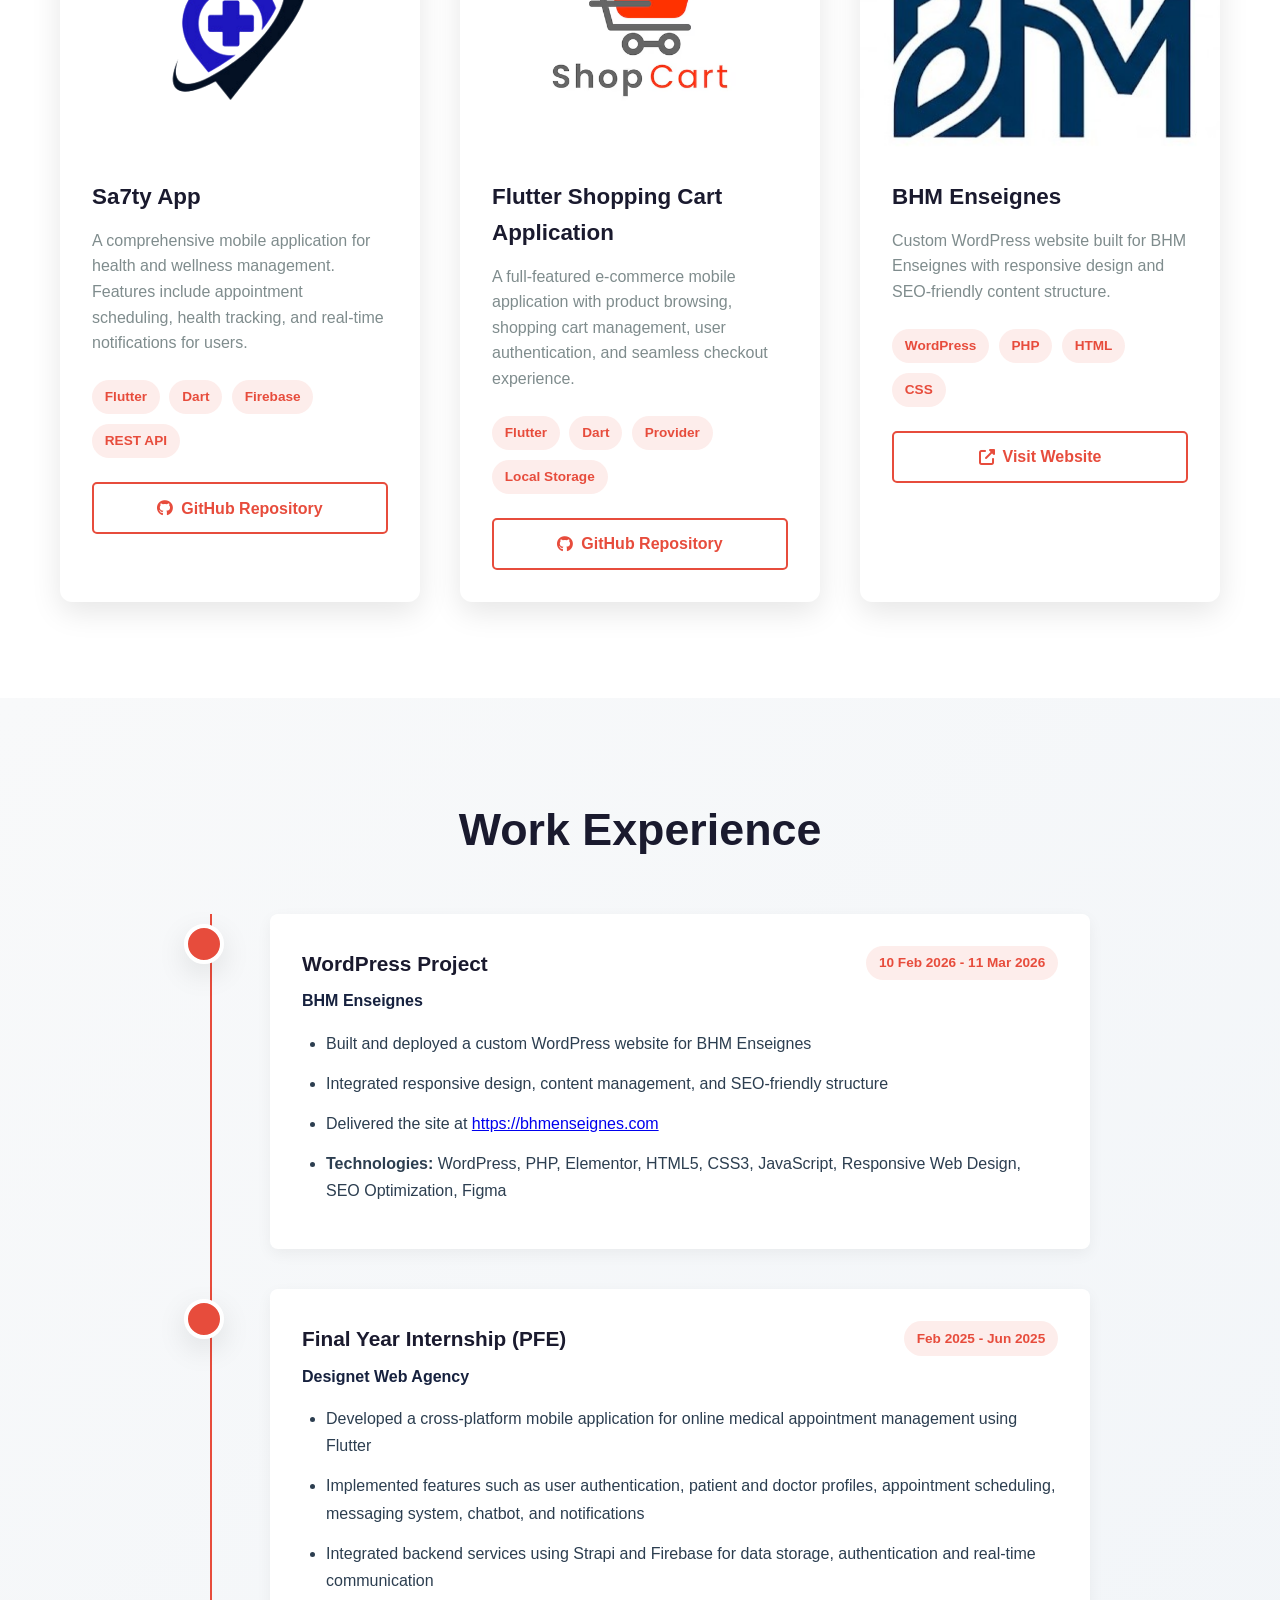
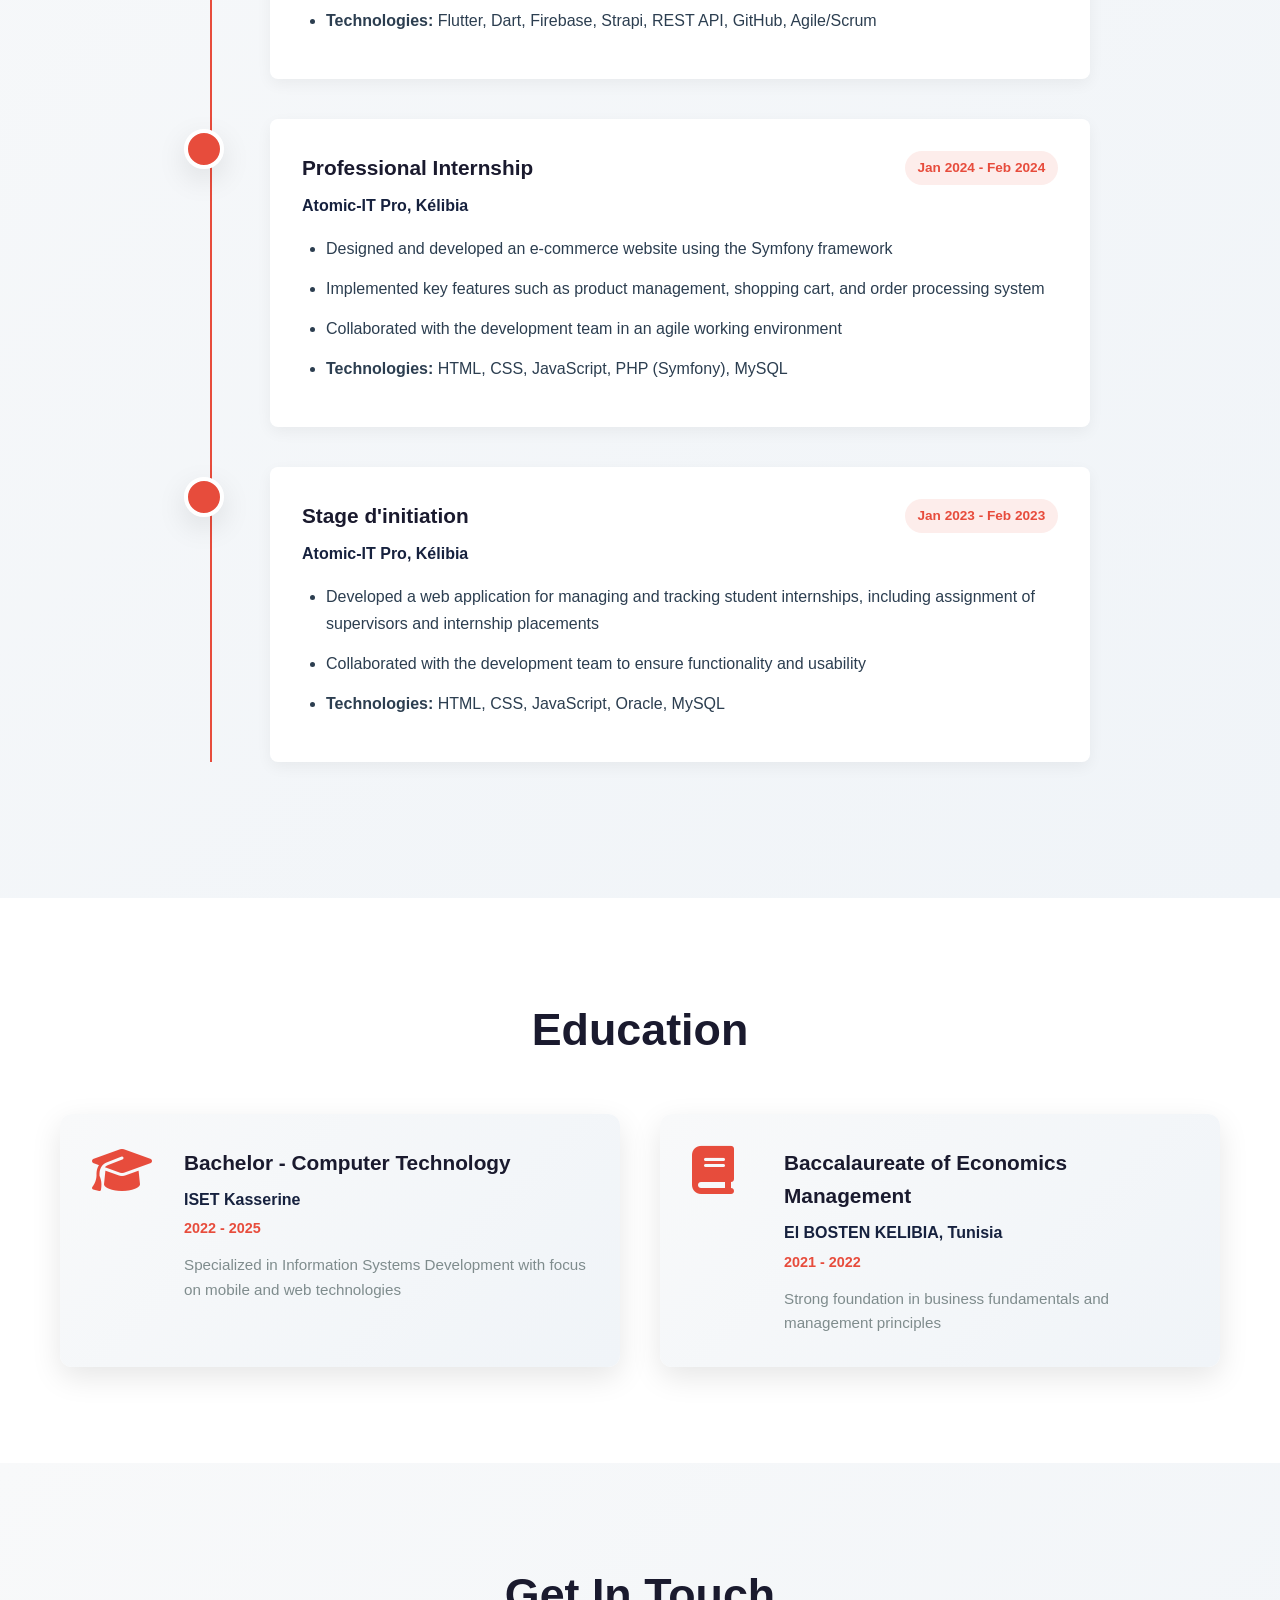
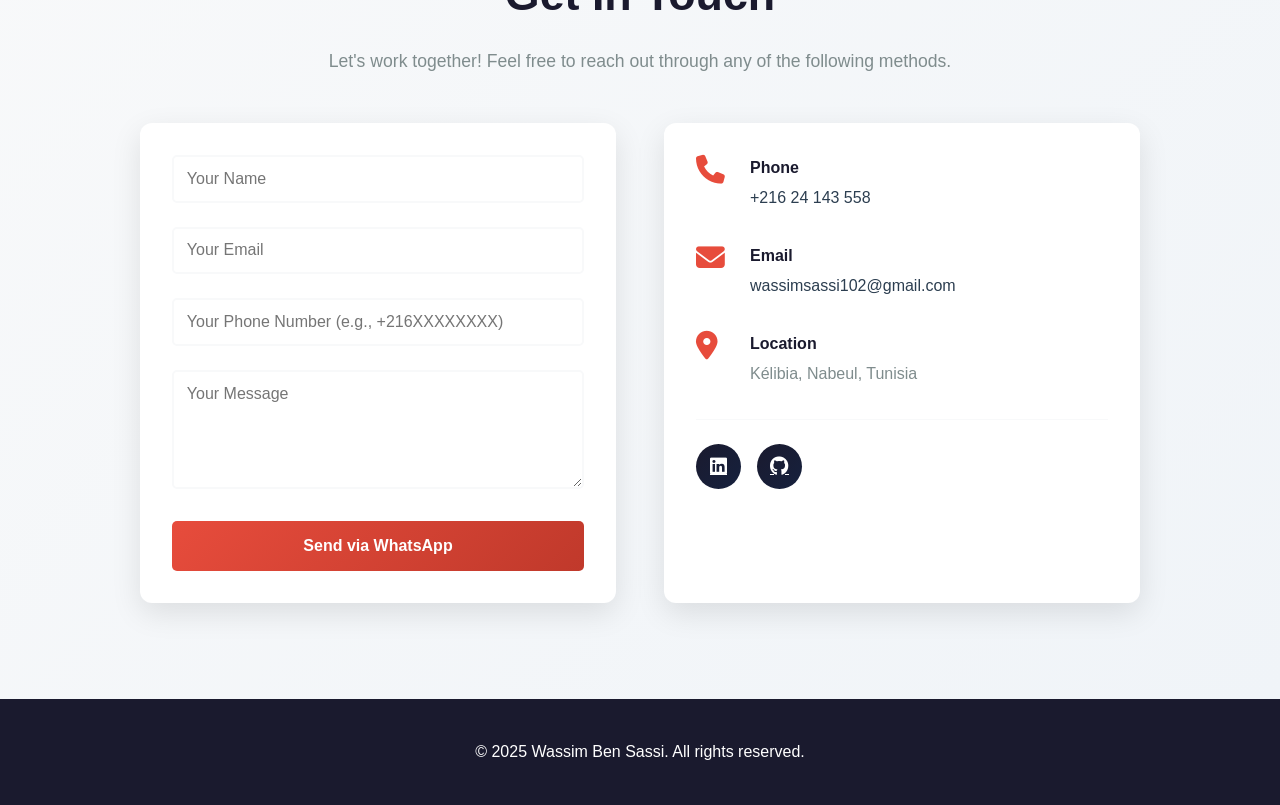
==== commit e19580dd: "update" ====
--- a/index.html
+++ b/index.html
@@ -1,402 +1,453 @@
-<!DOCTYPE html>
-<html lang="en">
-<head>
-    <meta charset="UTF-8">
-    <meta name="viewport" content="width=device-width, initial-scale=1.0">
-    <meta name="description" content="Wassim Ben Sassi - Mobile & Backend Developer. Expert in Flutter, Firebase, Strapi, and REST APIs. View my projects and experience.">
-    <meta name="keywords" content="Mobile Developer, Backend Developer, Flutter, Firebase, Strapi, Web Developer, Tunisia">
-    <meta name="author" content="Wassim Ben Sassi">
-    <meta name="robots" content="index, follow">
-    <meta property="og:title" content="Wassim Ben Sassi - Mobile & Backend Developer">
-    <meta property="og:description" content="Experienced mobile and backend developer specializing in Flutter and modern web technologies.">
-    <meta property="og:type" content="website">
-    <meta property="og:url" content="https://yourportfolio.com">
-    <meta name="twitter:card" content="summary_large_image">
-    <link rel="canonical" href="https://yourportfolio.com">
-    <link rel="icon" type="image/x-icon" href="favicon.ico">
-    
-    <title>Wassim Ben Sassi - Mobile & Backend Developer | Portfolio</title>
-    <link rel="stylesheet" href="styles.css">
-    <link rel="stylesheet" href="https://cdnjs.cloudflare.com/ajax/libs/font-awesome/6.4.0/css/all.min.css">
-    
-    <!-- Structured Data (Schema.org) -->
-    <script type="application/ld+json">
-    {
-        "@context": "https://schema.org",
-        "@type": "Person",
-        "name": "Wassim Ben Sassi",
-        "url": "https://yourportfolio.com",
-        "jobTitle": "Mobile & Backend Developer",
-        "email": "wassimsassi102@gmail.com",
-        "telephone": "+21624143558",
-        "image": "https://yourportfolio.com/wassim.png",
-        "sameAs": [
-            "https://www.linkedin.com/in/wassim-ben-sassi-4468882ab/",
-            "https://github.com/bswassim1"
-        ],
-        "location": {
-            "@type": "Place",
-            "name": "Kélibia, Tunisia"
-        },
-        "knowsAbout": ["Flutter", "Dart", "Firebase", "Strapi", "REST API", "PHP", "MySQL"],
-        "worksFor": {
-            "@type": "Organization",
-            "name": "Designet Web Agency"
-        }
-    }
-    </script>
-</head>
-<body>
-    <!-- Navigation Header -->
-    <header class="header">
-        <nav class="navbar">
-            <div class="logo">
-                <i class="fas fa-code"></i> Wassim Ben Sassi
-            </div>
-            <ul class="nav-links">
-                <li><a href="#home">Home</a></li>
-                <li><a href="#about">About</a></li>
-                <li><a href="#skills">Skills</a></li>
-                <li><a href="#projects">Projects</a></li>
-                <li><a href="#experience">Experience</a></li>
-                <li><a href="#education">Education</a></li>
-                <li><a href="#contact">Contact</a></li>
-            </ul>
-            <div class="hamburger">
-                <span></span>
-                <span></span>
-                <span></span>
-            </div>
-        </nav>
-    </header>
-
-    <!-- Hero / Home Section -->
-    <section id="home" class="hero">
-        <div class="hero-content">
-            <h1 class="hero-title">Wassim Ben Sassi</h1>
-            <p class="hero-subtitle">Information Systems Development Technician</p>
-            <p class="hero-tagline">Mobile & Backend Developer</p>
-            <div class="hero-buttons">
-                <a href="#contact" class="cta-button primary">Get In Touch</a>
-                <a href="#projects" class="cta-button secondary">View My Work</a>
-            </div>
-        </div>
-        <div class="hero-social">
-            <a href="https://www.linkedin.com/in/wassim-ben-sassi-4468882ab/?originalSubdomain=tn" target="_blank" title="LinkedIn">
-                <i class="fab fa-linkedin"></i>
-            </a>
-            <a href="https://github.com/bswassim1" target="_blank" title="GitHub">
-                <i class="fab fa-github"></i>
-            </a>
-        </div>
-    </section>
-
-    <!-- About Section -->
-    <section id="about" class="about">
-        <div class="container">
-            <h2>About Me</h2>
-            <div class="about-content">
-                <p class="about-text">I am a motivated Information Systems Development graduate with a passion for mobile and backend development. Always eager to learn new technologies and stay updated with industry trends, I thrive on solving challenges and delivering innovative solutions. Outside of tech, I enjoy football and volleyball, reflecting my energetic and active approach both professionally and personally.</p>
-                <div class="about-highlights">
-                    <div class="highlight-item">
-                        <i class="fas fa-mobile-alt"></i>
-                        <h3>Mobile Development</h3>
-                        <p>Expert in Flutter and cross-platform app development</p>
-                    </div>
-                    <div class="highlight-item">
-                        <i class="fas fa-server"></i>
-                        <h3>Backend Development</h3>
-                        <p>Skilled with Strapi, Firebase, and REST APIs</p>
-                    </div>
-                    <div class="highlight-item">
-                        <i class="fas fa-lightbulb"></i>
-                        <h3>Problem Solving</h3>
-                        <p>Creative approach to complex technical challenges</p>
-                    </div>
-                </div>
-            </div>
-        </div>
-    </section>
-
-    <!-- Skills Section -->
-    <section id="skills" class="skills">
-        <div class="container">
-            <h2>Skills & Expertise</h2>
-            <div class="skills-grid">
-                <div class="skill-category">
-                    <h3><i class="fas fa-laptop-code"></i> Technical Skills</h3>
-                    <ul>
-                        <li><span>Flutter & Dart</span></li>
-                        <li><span>HTML & CSS</span></li>
-                        <li><span>JavaScript</span></li>
-                        <li><span>PHP (Symfony)</span></li>
-                        <li><span>Firebase</span></li>
-                        <li><span>Strapi</span></li>
-                        <li><span>REST API</span></li>
-                        <li><span>MySQL & Oracle</span></li>
-                    </ul>
-                </div>
-
-                <div class="skill-category">
-                    <h3><i class="fas fa-handshake"></i> Soft Skills</h3>
-                    <ul>
-                        <li><span>Public Relations</span></li>
-                        <li><span>Teamwork & Collaboration</span></li>
-                        <li><span>Critical Thinking</span></li>
-                        <li><span>Problem Solving</span></li>
-                        <li><span>Time Management</span></li>
-                        <li><span>Communication</span></li>
-                    </ul>
-                </div>
-
-                <div class="skill-category">
-                    <h3><i class="fas fa-globe"></i> Languages</h3>
-                    <ul>
-                        <li><span>Arabic (Native)</span></li>
-                        <li><span>French (Intermediate)</span></li>
-                        <li><span>English (Intermediate)</span></li>
-                        <li><span>German (Intermediate)</span></li>
-                    </ul>
-                </div>
-            </div>
-
-            <div class="tech-stack">
-                <h3>Technology Stack</h3>
-                <div class="tech-badges">
-                    <span class="badge">Flutter</span>
-                    <span class="badge">Dart</span>
-                    <span class="badge">Firebase</span>
-                    <span class="badge">Strapi</span>
-                    <span class="badge">React</span>
-                    <span class="badge">Node.js</span>
-                    <span class="badge">MySQL</span>
-                    <span class="badge">Git</span>
-                    <span class="badge">Agile/Scrum</span>
-                </div>
-            </div>
-        </div>
-    </section>
-
-    <!-- Projects Section -->
-    <section id="projects" class="projects">
-        <div class="container">
-            <h2>Featured Projects</h2>
-            <div class="projects-grid">
-                <!-- Project 1: Sa7ty App -->
-                <div class="project-card">
-                    <div class="project-image">
-                        <img src="wassim.png" alt="Sa7ty App">
-                        <div class="project-overlay">
-                            <a href="https://github.com/bswassim1/sa7ty_App" target="_blank" class="project-link"><i class="fas fa-external-link-alt"></i> View on GitHub</a>
-                        </div>
-                    </div>
-                    <div class="project-content">
-                        <h3>Sa7ty App</h3>
-                        <p class="project-description">A comprehensive mobile application for health and wellness management. Features include appointment scheduling, health tracking, and real-time notifications for users.</p>
-                        <div class="project-tech">
-                            <span>Flutter</span>
-                            <span>Dart</span>
-                            <span>Firebase</span>
-                            <span>REST API</span>
-                        </div>
-                        <div class="project-links">
-                            <a href="https://github.com/bswassim1/sa7ty_App" target="_blank" class="project-btn">
-                                <i class="fab fa-github"></i> GitHub Repository
-                            </a>
-                        </div>
-                    </div>
-                </div>
-
-                <!-- Project 2: Flutter Shopping Cart Application -->
-                <div class="project-card">
-                    <div class="project-image">
-                        <img src="shop.avif" alt="Flutter Shopping Cart Application">
-                        <div class="project-overlay">
-                            <a href="https://github.com/bswassim1/Flutter-Shopping-Cart-Application" target="_blank" class="project-link"><i class="fas fa-external-link-alt"></i> View on GitHub</a>
-                        </div>
-                    </div>
-                    <div class="project-content">
-                        <h3>Flutter Shopping Cart Application</h3>
-                        <p class="project-description">A full-featured e-commerce mobile application with product browsing, shopping cart management, user authentication, and seamless checkout experience.</p>
-                        <div class="project-tech">
-                            <span>Flutter</span>
-                            <span>Dart</span>
-                            <span>Provider</span>
-                            <span>Local Storage</span>
-                        </div>
-                        <div class="project-links">
-                            <a href="https://github.com/bswassim1/Flutter-Shopping-Cart-Application" target="_blank" class="project-btn">
-                                <i class="fab fa-github"></i> GitHub Repository
-                            </a>
-                        </div>
-                    </div>
-                </div>
-            </div>
-        </div>
-    </section>
-
-    <!-- Experience Section -->
-    <section id="experience" class="experience">
-        <div class="container">
-            <h2>Work Experience</h2>
-            <div class="timeline">
-                <!-- Experience 1 -->
-                <div class="timeline-item">
-                    <div class="timeline-marker"></div>
-                    <div class="timeline-content">
-                        <div class="exp-header">
-                            <h3>Final Year Internship (PFE)</h3>
-                            <span class="exp-date">Feb 2025 - Jun 2025</span>
-                        </div>
-                        <p class="exp-company">Designet Web Agency</p>
-                        <ul class="exp-description">
-                            <li>Developed a cross-platform mobile application for online medical appointment management using Flutter</li>
-                            <li>Implemented features such as user authentication, patient and doctor profiles, appointment scheduling, messaging system, chatbot, and notifications</li>
-                            <li>Integrated backend services using Strapi and Firebase for data storage, authentication and real-time communication</li>
-                            <li><strong>Technologies:</strong> Flutter, Dart, Firebase, Strapi, REST API, GitHub, Agile/Scrum</li>
-                        </ul>
-                    </div>
-                </div>
-
-                <!-- Experience 2 -->
-                <div class="timeline-item">
-                    <div class="timeline-marker"></div>
-                    <div class="timeline-content">
-                        <div class="exp-header">
-                            <h3>Professional Internship</h3>
-                            <span class="exp-date">Jan 2024 - Feb 2024</span>
-                        </div>
-                        <p class="exp-company">Atomic-IT Pro, Kélibia</p>
-                        <ul class="exp-description">
-                            <li>Designed and developed an e-commerce website using the Symfony framework</li>
-                            <li>Implemented key features such as product management, shopping cart, and order processing system</li>
-                            <li>Collaborated with the development team in an agile working environment</li>
-                            <li><strong>Technologies:</strong> HTML, CSS, JavaScript, PHP (Symfony), MySQL</li>
-                        </ul>
-                    </div>
-                </div>
-
-                <!-- Experience 3 -->
-                <div class="timeline-item">
-                    <div class="timeline-marker"></div>
-                    <div class="timeline-content">
-                        <div class="exp-header">
-                            <h3>Stage d'initiation</h3>
-                            <span class="exp-date">Jan 2023 - Feb 2023</span>
-                        </div>
-                        <p class="exp-company">Atomic-IT Pro, Kélibia</p>
-                        <ul class="exp-description">
-                            <li>Developed a web application for managing and tracking student internships, including assignment of supervisors and internship placements</li>
-                            <li>Collaborated with the development team to ensure functionality and usability</li>
-                            <li><strong>Technologies:</strong> HTML, CSS, JavaScript, Oracle, MySQL</li>
-                        </ul>
-                    </div>
-                </div>
-            </div>
-        </div>
-    </section>
-
-    <!-- Education Section -->
-    <section id="education" class="education">
-        <div class="container">
-            <h2>Education</h2>
-            <div class="education-grid">
-                <div class="education-item">
-                    <div class="education-icon">
-                        <i class="fas fa-graduation-cap"></i>
-                    </div>
-                    <div class="education-content">
-                        <h3>Bachelor - Computer Technology</h3>
-                        <p class="education-school">ISET Kasserine</p>
-                        <p class="education-date">2022 - 2025</p>
-                        <p class="education-detail">Specialized in Information Systems Development with focus on mobile and web technologies</p>
-                    </div>
-                </div>
-
-                <div class="education-item">
-                    <div class="education-icon">
-                        <i class="fas fa-book"></i>
-                    </div>
-                    <div class="education-content">
-                        <h3>Baccalaureate of Economics Management</h3>
-                        <p class="education-school">El BOSTEN KELIBIA, Tunisia</p>
-                        <p class="education-date">2021 - 2022</p>
-                        <p class="education-detail">Strong foundation in business fundamentals and management principles</p>
-                    </div>
-                </div>
-            </div>
-        </div>
-    </section>
-
-    <!-- Contact Section -->
-    <section id="contact" class="contact">
-        <div class="container">
-            <h2>Get In Touch</h2>
-            <p class="contact-subtitle">Let's work together! Feel free to reach out through any of the following methods.</p>
-            
-            <div class="contact-wrapper">
-                <!-- Contact Form -->
-                <form class="contact-form" id="contactForm">
-                    <div class="form-group">
-                        <input type="text" id="name" name="name" placeholder="Your Name" required>
-                    </div>
-                    <div class="form-group">
-                        <input type="email" id="email" name="email" placeholder="Your Email" required>
-                    </div>
-                    <div class="form-group">
-                        <input type="tel" id="phone" name="phone" placeholder="Your Phone Number (e.g., +216XXXXXXXX)" required>
-                    </div>
-                    <div class="form-group">
-                        <textarea id="message" name="message" placeholder="Your Message" rows="5" required></textarea>
-                    </div>
-                    <button type="submit" class="form-submit">Send via WhatsApp</button>
-                </form>
-
-                <!-- Contact Info -->
-                <div class="contact-info-box">
-                    <div class="contact-item">
-                        <i class="fas fa-phone"></i>
-                        <div>
-                            <h4>Phone</h4>
-                            <a href="tel:+21624143558">+216 24 143 558</a>
-                        </div>
-                    </div>
-                    <div class="contact-item">
-                        <i class="fas fa-envelope"></i>
-                        <div>
-                            <h4>Email</h4>
-                            <a href="mailto:wassimsassi102@gmail.com">wassimsassi102@gmail.com</a>
-                        </div>
-                    </div>
-                    <div class="contact-item">
-                        <i class="fas fa-map-marker-alt"></i>
-                        <div>
-                            <h4>Location</h4>
-                            <p>Kélibia, Nabeul, Tunisia</p>
-                        </div>
-                    </div>
-                    <div class="social-links-contact">
-                        <a href="https://www.linkedin.com/in/wassim-ben-sassi-4468882ab/?originalSubdomain=tn" target="_blank" title="LinkedIn">
-                            <i class="fab fa-linkedin"></i>
-                        </a>
-                        <a href="https://github.com/bswassim1" target="_blank" title="GitHub">
-                            <i class="fab fa-github"></i>
-                        </a>
-                    </div>
-                </div>
-            </div>
-        </div>
-    </section>
-
-    <!-- Footer -->
-    <footer class="footer">
-        <div class="container">
-            <div class="footer-content">
-                <p>&copy; 2025 Wassim Ben Sassi. All rights reserved.</p>
-            </div>
-        </div>
-    </footer>
-
-    <script src="script.js"></script>
-</body>
-</html>
+<!DOCTYPE html>
+<html lang="en">
+<head>
+    <meta charset="UTF-8">
+    <meta name="viewport" content="width=device-width, initial-scale=1.0">
+    <meta name="description" content="Wassim Ben Sassi - Mobile & Backend Developer. Expert in Flutter, Firebase, Strapi, and REST APIs. View my projects and experience.">
+    <meta name="keywords" content="Mobile Developer, Backend Developer, Flutter, Firebase, Strapi, Web Developer, Tunisia">
+    <meta name="author" content="Wassim Ben Sassi">
+    <meta name="robots" content="index, follow">
+    <meta property="og:title" content="Wassim Ben Sassi - Mobile & Backend Developer">
+    <meta property="og:description" content="Experienced mobile and backend developer specializing in Flutter and modern web technologies.">
+    <meta property="og:type" content="website">
+    <meta property="og:url" content="https://wassimbensassi.com">
+    <meta property="og:image" content="https://wassimbensassi.com/wassim.png">
+    <meta property="og:image:alt" content="Wassim Ben Sassi - Mobile & Backend Developer">
+    <meta name="twitter:card" content="summary_large_image">
+    <meta name="twitter:image" content="https://wassimbensassi.com/wassim.png">
+    <link rel="canonical" href="https://wassimbensassi.com">
+    <link rel="icon" type="image/x-icon" href="favicon.ico">
+    
+    <title>Wassim Ben Sassi - Mobile & Backend Developer | Portfolio</title>
+    <link rel="stylesheet" href="styles.css">
+    <link rel="stylesheet" href="https://cdnjs.cloudflare.com/ajax/libs/font-awesome/6.4.0/css/all.min.css">
+    
+    <!-- Structured Data (Schema.org) -->
+    <script type="application/ld+json">
+    {
+        "@context": "https://schema.org",
+        "@type": "Person",
+        "name": "Wassim Ben Sassi",
+        "url": "https://wassimbensassi.com",
+        "jobTitle": "Mobile & Backend Developer",
+        "email": "wassimsassi102@gmail.com",
+        "telephone": "+21624143558",
+        "image": "https://wassimbensassi.com/wassim.png",
+        "sameAs": [
+            "https://www.linkedin.com/in/wassim-ben-sassi-4468882ab/",
+            "https://github.com/bswassim1"
+        ],
+        "location": {
+            "@type": "Place",
+            "name": "Kélibia, Tunisia"
+        },
+        "knowsAbout": ["Flutter", "Dart", "Firebase", "Strapi", "REST API", "PHP", "MySQL"],
+        "worksFor": {
+            "@type": "Organization",
+            "name": "Designet Web Agency"
+        }
+    }
+    </script>
+</head>
+<body>
+    <!-- Navigation Header -->
+    <header class="header">
+        <nav class="navbar">
+            <div class="logo">
+                <i class="fas fa-code"></i> Wassim Ben Sassi
+            </div>
+            <ul class="nav-links">
+                <li><a href="#home">Home</a></li>
+                <li><a href="#about">About</a></li>
+                <li><a href="#skills">Skills</a></li>
+                <li><a href="#projects">Projects</a></li>
+                <li><a href="#experience">Experience</a></li>
+                <li><a href="#education">Education</a></li>
+                <li><a href="#contact">Contact</a></li>
+            </ul>
+            <div class="hamburger">
+                <span></span>
+                <span></span>
+                <span></span>
+            </div>
+        </nav>
+    </header>
+
+    <!-- Hero / Home Section -->
+    <section id="home" class="hero">
+        <div class="hero-content">
+            <h1 class="hero-title">Wassim Ben Sassi</h1>
+            <p class="hero-subtitle">Information Systems Development Technician</p>
+            <p class="hero-tagline">Mobile & Backend Developer</p>
+            <div class="hero-buttons">
+                <a href="#contact" class="cta-button primary">Get In Touch</a>
+                <a href="#projects" class="cta-button secondary">View My Work</a>
+            </div>
+        </div>
+        <div class="hero-social">
+            <a href="https://www.linkedin.com/in/wassim-ben-sassi-4468882ab/?originalSubdomain=tn" target="_blank" title="LinkedIn">
+                <i class="fab fa-linkedin"></i>
+            </a>
+            <a href="https://github.com/bswassim1" target="_blank" title="GitHub">
+                <i class="fab fa-github"></i>
+            </a>
+        </div>
+    </section>
+
+    <!-- About Section -->
+    <section id="about" class="about">
+        <div class="container">
+            <h2>About Me</h2>
+            <div class="about-content">
+                <p class="about-text">I am a motivated Information Systems Development graduate with a passion for mobile and backend development. Always eager to learn new technologies and stay updated with industry trends, I thrive on solving challenges and delivering innovative solutions. Outside of tech, I enjoy football and volleyball, reflecting my energetic and active approach both professionally and personally.</p>
+                <div class="about-highlights">
+                    <div class="highlight-item">
+                        <i class="fas fa-mobile-alt"></i>
+                        <h3>Mobile Development</h3>
+                        <p>Expert in Flutter and cross-platform app development</p>
+                    </div>
+                    <div class="highlight-item">
+                        <i class="fas fa-server"></i>
+                        <h3>Backend Development</h3>
+                        <p>Skilled with Strapi, Firebase, and REST APIs</p>
+                    </div>
+                    <div class="highlight-item">
+                        <i class="fas fa-lightbulb"></i>
+                        <h3>Problem Solving</h3>
+                        <p>Creative approach to complex technical challenges</p>
+                    </div>
+                </div>
+            </div>
+        </div>
+    </section>
+
+    <!-- Skills Section -->
+    <section id="skills" class="skills">
+        <div class="container">
+            <h2>Skills & Expertise</h2>
+            <div class="skills-grid">
+                <div class="skill-category">
+                    <h3><i class="fas fa-laptop-code"></i> Technical Skills</h3>
+                    <ul>
+                        <li><span>Flutter & Dart</span></li>
+                        <li><span>HTML & CSS</span></li>
+                        <li><span>JavaScript</span></li>
+                        <li><span>PHP (Symfony)</span></li>
+                        <li><span>WordPress Development</span></li>
+                        <li><span>Firebase</span></li>
+                        <li><span>Strapi</span></li>
+                        <li><span>REST API</span></li>
+                        <li><span>MySQL & Oracle</span></li>
+                        <li><span>Figma / UI & UX Design</span></li>
+                    </ul>
+                </div>
+
+                <div class="skill-category">
+                    <h3><i class="fas fa-handshake"></i> Soft Skills</h3>
+                    <ul>
+                        <li><span>Public Relations</span></li>
+                        <li><span>Teamwork & Collaboration</span></li>
+                        <li><span>Critical Thinking</span></li>
+                        <li><span>Problem Solving</span></li>
+                        <li><span>Time Management</span></li>
+                        <li><span>Communication</span></li>
+                    </ul>
+                </div>
+
+                <div class="skill-category">
+                    <h3><i class="fas fa-globe"></i> Languages</h3>
+                    <ul>
+                        <li><span>Arabic (Native)</span></li>
+                        <li><span>French (Intermediate)</span></li>
+                        <li><span>English (Intermediate)</span></li>
+                        <li><span>German (Intermediate)</span></li>
+                    </ul>
+                </div>
+            </div>
+
+            <div class="tech-stack">
+                <h3>Technology Stack</h3>
+                <div class="tech-badges">
+                    <span class="badge">Flutter</span>
+                    <span class="badge">Dart</span>
+                    <span class="badge">Firebase</span>
+                    <span class="badge">Strapi</span>
+                    <span class="badge">WordPress</span>
+                    <span class="badge">Figma</span>
+                    <span class="badge">React</span>
+                    <span class="badge">Node.js</span>
+                    <span class="badge">MySQL</span>
+                    <span class="badge">Git</span>
+                    <span class="badge">Agile/Scrum</span>
+                </div>
+            </div>
+        </div>
+    </section>
+
+    <!-- Projects Section -->
+    <section id="projects" class="projects">
+        <div class="container">
+            <h2>Featured Projects</h2>
+            <div class="projects-grid">
+                <!-- Project 1: Sa7ty App -->
+                <div class="project-card">
+                    <div class="project-image">
+                        <img src="wassim.png" alt="Sa7ty App - Healthcare Mobile App">
+                        <div class="project-overlay">
+                            <a href="https://github.com/bswassim1/sa7ty_App" target="_blank" class="project-link"><i class="fas fa-external-link-alt"></i> View on GitHub</a>
+                        </div>
+                    </div>
+                    <div class="project-content">
+                        <h3>Sa7ty App</h3>
+                        <p class="project-description">A comprehensive mobile application for health and wellness management. Features include appointment scheduling, health tracking, and real-time notifications for users.</p>
+                        <div class="project-tech">
+                            <span>Flutter</span>
+                            <span>Dart</span>
+                            <span>Firebase</span>
+                            <span>REST API</span>
+                        </div>
+                        <div class="project-links">
+                            <a href="https://github.com/bswassim1/sa7ty_App" target="_blank" class="project-btn">
+                                <i class="fab fa-github"></i> GitHub Repository
+                            </a>
+                        </div>
+                    </div>
+                </div>
+
+                <!-- Project 2: Flutter Shopping Cart Application -->
+                <div class="project-card">
+                    <div class="project-image">
+                        <img src="shop.avif" alt="Flutter Shopping Cart Application">
+                        <div class="project-overlay">
+                            <a href="https://github.com/bswassim1/Flutter-Shopping-Cart-Application" target="_blank" class="project-link"><i class="fas fa-external-link-alt"></i> View on GitHub</a>
+                        </div>
+                    </div>
+                    <div class="project-content">
+                        <h3>Flutter Shopping Cart Application</h3>
+                        <p class="project-description">A full-featured e-commerce mobile application with product browsing, shopping cart management, user authentication, and seamless checkout experience.</p>
+                        <div class="project-tech">
+                            <span>Flutter</span>
+                            <span>Dart</span>
+                            <span>Provider</span>
+                            <span>Local Storage</span>
+                        </div>
+                        <div class="project-links">
+                            <a href="https://github.com/bswassim1/Flutter-Shopping-Cart-Application" target="_blank" class="project-btn">
+                                <i class="fab fa-github"></i> GitHub Repository
+                            </a>
+                        </div>
+                    </div>
+                </div>
+
+                <!-- Project 3: BHM Enseignes WordPress Site -->
+                <div class="project-card">
+                    <div class="project-image">
+                        <img src="BHM.jpg" alt="BHM Enseignes WordPress Website">
+                        <div class="project-overlay">
+                            <a href="https://bhmenseignes.com" target="_blank" class="project-link"><i class="fas fa-external-link-alt"></i> Visit Website</a>
+                        </div>
+                    </div>
+                    <div class="project-content">
+                        <h3>BHM Enseignes</h3>
+                        <p class="project-description">Custom WordPress website built for BHM Enseignes with responsive design and SEO-friendly content structure.</p>
+                        <div class="project-tech">
+                            <span>WordPress</span>
+                            <span>PHP</span>
+                            <span>HTML</span>
+                            <span>CSS</span>
+                        </div>
+                        <div class="project-links">
+                            <a href="https://bhmenseignes.com" target="_blank" class="project-btn">
+                                <i class="fas fa-external-link-alt"></i> Visit Website
+                            </a>
+                        </div>
+                    </div>
+                </div>
+            </div>
+        </div>
+    </section>
+
+    <!-- Experience Section -->
+    <section id="experience" class="experience">
+        <div class="container">
+            <h2>Work Experience</h2>
+            <div class="timeline">
+                 <!-- Experience 3 -->
+                <div class="timeline-item">
+                    <div class="timeline-marker"></div>
+                    <div class="timeline-content">
+                        <div class="exp-header">
+                            <h3>WordPress Project</h3>
+                            <span class="exp-date">10 Feb 2026 - 11 Mar 2026</span>
+                        </div>
+                        <p class="exp-company">BHM Enseignes</p>
+                        <ul class="exp-description">
+                            <li>Built and deployed a custom WordPress website for BHM Enseignes</li>
+                            <li>Integrated responsive design, content management, and SEO-friendly structure</li>
+                            <li>Delivered the site at <a href="https://bhmenseignes.com" target="_blank">https://bhmenseignes.com</a></li>
+                            <li><strong>Technologies:</strong> WordPress, PHP, Elementor, HTML5, CSS3, JavaScript, Responsive Web Design, SEO Optimization, Figma</li>
+                        </ul>
+                    </div>
+                </div>
+                <!-- Experience 1 -->
+                <div class="timeline-item">
+                    <div class="timeline-marker"></div>
+                    <div class="timeline-content">
+                        <div class="exp-header">
+                            <h3>Final Year Internship (PFE)</h3>
+                            <span class="exp-date">Feb 2025 - Jun 2025</span>
+                        </div>
+                        <p class="exp-company">Designet Web Agency</p>
+                        <ul class="exp-description">
+                            <li>Developed a cross-platform mobile application for online medical appointment management using Flutter</li>
+                            <li>Implemented features such as user authentication, patient and doctor profiles, appointment scheduling, messaging system, chatbot, and notifications</li>
+                            <li>Integrated backend services using Strapi and Firebase for data storage, authentication and real-time communication</li>
+                            <li><strong>Technologies:</strong> Flutter, Dart, Firebase, Strapi, REST API, GitHub, Agile/Scrum</li>
+                        </ul>
+                    </div>
+                </div>
+
+                <!-- Experience 2 -->
+                <div class="timeline-item">
+                    <div class="timeline-marker"></div>
+                    <div class="timeline-content">
+                        <div class="exp-header">
+                            <h3>Professional Internship</h3>
+                            <span class="exp-date">Jan 2024 - Feb 2024</span>
+                        </div>
+                        <p class="exp-company">Atomic-IT Pro, Kélibia</p>
+                        <ul class="exp-description">
+                            <li>Designed and developed an e-commerce website using the Symfony framework</li>
+                            <li>Implemented key features such as product management, shopping cart, and order processing system</li>
+                            <li>Collaborated with the development team in an agile working environment</li>
+                            <li><strong>Technologies:</strong> HTML, CSS, JavaScript, PHP (Symfony), MySQL</li>
+                        </ul>
+                    </div>
+                </div>
+
+               
+
+                <!-- Experience 4 -->
+                <div class="timeline-item">
+                    <div class="timeline-marker"></div>
+                    <div class="timeline-content">
+                        <div class="exp-header">
+                            <h3>Stage d'initiation</h3>
+                            <span class="exp-date">Jan 2023 - Feb 2023</span>
+                        </div>
+                        <p class="exp-company">Atomic-IT Pro, Kélibia</p>
+                        <ul class="exp-description">
+                            <li>Developed a web application for managing and tracking student internships, including assignment of supervisors and internship placements</li>
+                            <li>Collaborated with the development team to ensure functionality and usability</li>
+                            <li><strong>Technologies:</strong> HTML, CSS, JavaScript, Oracle, MySQL</li>
+                        </ul>
+                    </div>
+                </div>
+            </div>
+        </div>
+    </section>
+
+    <!-- Education Section -->
+    <section id="education" class="education">
+        <div class="container">
+            <h2>Education</h2>
+            <div class="education-grid">
+                <div class="education-item">
+                    <div class="education-icon">
+                        <i class="fas fa-graduation-cap"></i>
+                    </div>
+                    <div class="education-content">
+                        <h3>Bachelor - Computer Technology</h3>
+                        <p class="education-school">ISET Kasserine</p>
+                        <p class="education-date">2022 - 2025</p>
+                        <p class="education-detail">Specialized in Information Systems Development with focus on mobile and web technologies</p>
+                    </div>
+                </div>
+
+                <div class="education-item">
+                    <div class="education-icon">
+                        <i class="fas fa-book"></i>
+                    </div>
+                    <div class="education-content">
+                        <h3>Baccalaureate of Economics Management</h3>
+                        <p class="education-school">El BOSTEN KELIBIA, Tunisia</p>
+                        <p class="education-date">2021 - 2022</p>
+                        <p class="education-detail">Strong foundation in business fundamentals and management principles</p>
+                    </div>
+                </div>
+            </div>
+        </div>
+    </section>
+
+    <!-- Contact Section -->
+    <section id="contact" class="contact">
+        <div class="container">
+            <h2>Get In Touch</h2>
+            <p class="contact-subtitle">Let's work together! Feel free to reach out through any of the following methods.</p>
+            
+            <div class="contact-wrapper">
+                <!-- Contact Form -->
+                <form class="contact-form" id="contactForm">
+                    <div class="form-group">
+                        <input type="text" id="name" name="name" placeholder="Your Name" required>
+                    </div>
+                    <div class="form-group">
+                        <input type="email" id="email" name="email" placeholder="Your Email" required>
+                    </div>
+                    <div class="form-group">
+                        <input type="tel" id="phone" name="phone" placeholder="Your Phone Number (e.g., +216XXXXXXXX)" required>
+                    </div>
+                    <div class="form-group">
+                        <textarea id="message" name="message" placeholder="Your Message" rows="5" required></textarea>
+                    </div>
+                    <button type="submit" class="form-submit">Send via WhatsApp</button>
+                </form>
+
+                <!-- Contact Info -->
+                <div class="contact-info-box">
+                    <div class="contact-item">
+                        <i class="fas fa-phone"></i>
+                        <div>
+                            <h4>Phone</h4>
+                            <a href="tel:+21624143558">+216 24 143 558</a>
+                        </div>
+                    </div>
+                    <div class="contact-item">
+                        <i class="fas fa-envelope"></i>
+                        <div>
+                            <h4>Email</h4>
+                            <a href="mailto:wassimsassi102@gmail.com">wassimsassi102@gmail.com</a>
+                        </div>
+                    </div>
+                    <div class="contact-item">
+                        <i class="fas fa-map-marker-alt"></i>
+                        <div>
+                            <h4>Location</h4>
+                            <p>Kélibia, Nabeul, Tunisia</p>
+                        </div>
+                    </div>
+                    <div class="social-links-contact">
+                        <a href="https://www.linkedin.com/in/wassim-ben-sassi-4468882ab/?originalSubdomain=tn" target="_blank" title="LinkedIn">
+                            <i class="fab fa-linkedin"></i>
+                        </a>
+                        <a href="https://github.com/bswassim1" target="_blank" title="GitHub">
+                            <i class="fab fa-github"></i>
+                        </a>
+                    </div>
+                </div>
+            </div>
+        </div>
+    </section>
+
+    <!-- Footer -->
+    <footer class="footer">
+        <div class="container">
+            <div class="footer-content">
+                <p>&copy; 2025 Wassim Ben Sassi. All rights reserved.</p>
+            </div>
+        </div>
+    </footer>
+
+    <script src="script.js"></script>
+</body>
+</html>
--- a/styles.css
+++ b/styles.css
@@ -1,1005 +1,1005 @@
-* {
-    margin: 0;
-    padding: 0;
-    box-sizing: border-box;
-}
-
-:root {
-    --primary-color: #1a1a2e;
-    --secondary-color: #16213e;
-    --accent-color: #e74c3c;
-    --success-color: #27ae60;
-    --light-bg: #f8f9fa;
-    --text-color: #2c3e50;
-    --light-text: #7f8c8d;
-    --white: #ffffff;
-    --shadow: 0 10px 30px rgba(0, 0, 0, 0.1);
-    --transition: all 0.3s ease;
-}
-
-html {
-    scroll-behavior: smooth;
-}
-
-body {
-    font-family: 'Segoe UI', 'Roboto', Tahoma, Geneva, Verdana, sans-serif;
-    line-height: 1.6;
-    color: var(--text-color);
-    background-color: var(--white);
-    overflow-x: hidden;
-}
-
-.container {
-    max-width: 1200px;
-    margin: 0 auto;
-    padding: 0 20px;
-}
-
-/* ============ HEADER & NAVIGATION ============ */
-.header {
-    background: linear-gradient(135deg, var(--primary-color) 0%, var(--secondary-color) 100%);
-    padding: 1rem 0;
-    position: sticky;
-    top: 0;
-    z-index: 1000;
-    box-shadow: var(--shadow);
-}
-
-.navbar {
-    display: flex;
-    justify-content: space-between;
-    align-items: center;
-    max-width: 1200px;
-    margin: 0 auto;
-    padding: 0 20px;
-}
-
-.logo {
-    font-size: 1.8rem;
-    font-weight: 700;
-    color: var(--white);
-    letter-spacing: -0.5px;
-    display: flex;
-    align-items: center;
-    gap: 0.5rem;
-}
-
-.nav-links {
-    display: flex;
-    list-style: none;
-    gap: 2.5rem;
-}
-
-.nav-links a {
-    color: var(--white);
-    text-decoration: none;
-    font-weight: 500;
-    position: relative;
-    transition: var(--transition);
-}
-
-.nav-links a::after {
-    content: '';
-    position: absolute;
-    bottom: -5px;
-    left: 0;
-    width: 0;
-    height: 2px;
-    background-color: var(--accent-color);
-    transition: var(--transition);
-}
-
-.nav-links a:hover::after {
-    width: 100%;
-}
-
-.hamburger {
-    display: none;
-    flex-direction: column;
-    cursor: pointer;
-}
-
-.hamburger span {
-    width: 25px;
-    height: 3px;
-    background-color: var(--white);
-    margin: 5px 0;
-    transition: var(--transition);
-}
-
-/* ============ HERO SECTION ============ */
-.hero {
-    background: linear-gradient(135deg, var(--primary-color) 0%, var(--secondary-color) 50%, #0f3460 100%);
-    color: var(--white);
-    padding: 8rem 2rem;
-    text-align: center;
-    position: relative;
-    overflow: hidden;
-    min-height: 100vh;
-    display: flex;
-    align-items: center;
-    justify-content: center;
-}
-
-.hero::before {
-    content: '';
-    position: absolute;
-    top: 0;
-    left: 0;
-    right: 0;
-    bottom: 0;
-    background: radial-gradient(circle at 20% 50%, rgba(231, 76, 60, 0.1) 0%, transparent 50%),
-                radial-gradient(circle at 80% 80%, rgba(231, 76, 60, 0.05) 0%, transparent 50%);
-    pointer-events: none;
-}
-
-.hero-content {
-    position: relative;
-    z-index: 2;
-    animation: fadeInUp 0.8s ease;
-    margin-bottom: 2rem;
-}
-
-.hero-title {
-    font-size: 4.5rem;
-    margin-bottom: 0.5rem;
-    font-weight: 800;
-    letter-spacing: -1px;
-    text-shadow: 2px 2px 4px rgba(0, 0, 0, 0.3);
-}
-
-.hero-subtitle {
-    font-size: 2rem;
-    margin-bottom: 0.5rem;
-    color: var(--accent-color);
-    font-weight: 600;
-}
-
-.hero-tagline {
-    font-size: 1.3rem;
-    margin-bottom: 2.5rem;
-    color: #ecf0f1;
-    font-weight: 400;
-}
-
-.hero-buttons {
-    display: flex;
-    gap: 1.5rem;
-    justify-content: center;
-    flex-wrap: wrap;
-}
-
-.cta-button {
-    display: inline-block;
-    padding: 1rem 2.5rem;
-    border-radius: 50px;
-    text-decoration: none;
-    transition: var(--transition);
-    font-weight: 600;
-    border: 2px solid transparent;
-}
-
-.cta-button.primary {
-    background: linear-gradient(135deg, var(--accent-color) 0%, #c0392b 100%);
-    color: var(--white);
-    box-shadow: 0 10px 25px rgba(231, 76, 60, 0.3);
-}
-
-.cta-button.primary:hover {
-    transform: translateY(-3px);
-    box-shadow: 0 15px 35px rgba(231, 76, 60, 0.4);
-}
-
-.cta-button.secondary {
-    background: transparent;
-    color: var(--white);
-    border: 2px solid var(--white);
-}
-
-.cta-button.secondary:hover {
-    background: var(--white);
-    color: var(--primary-color);
-}
-
-.hero-social {
-    position: relative;
-    z-index: 2;
-    display: flex;
-    gap: 1.5rem;
-    justify-content: center;
-    margin-top: 2rem;
-}
-
-.hero-social a {
-    width: 50px;
-    height: 50px;
-    background: rgba(255, 255, 255, 0.1);
-    border: 2px solid var(--white);
-    border-radius: 50%;
-    display: flex;
-    align-items: center;
-    justify-content: center;
-    color: var(--white);
-    font-size: 1.5rem;
-    transition: var(--transition);
-}
-
-.hero-social a:hover {
-    background: var(--accent-color);
-    border-color: var(--accent-color);
-    transform: translateY(-5px);
-}
-
-/* ============ ABOUT SECTION ============ */
-.about {
-    padding: 6rem 2rem;
-    background: linear-gradient(135deg, var(--light-bg) 0%, #ffffff 100%);
-}
-
-.about h2 {
-    font-size: 2.8rem;
-    margin-bottom: 2rem;
-    color: var(--primary-color);
-    font-weight: 700;
-    text-align: center;
-}
-
-.about-content {
-    max-width: 900px;
-    margin: 0 auto;
-}
-
-.about-text {
-    font-size: 1.1rem;
-    line-height: 1.9;
-    color: var(--text-color);
-    margin-bottom: 2.5rem;
-    text-align: center;
-}
-
-.about-highlights {
-    display: grid;
-    grid-template-columns: repeat(auto-fit, minmax(250px, 1fr));
-    gap: 2rem;
-    margin-top: 3rem;
-}
-
-.highlight-item {
-    background: var(--white);
-    padding: 2rem;
-    border-radius: 8px;
-    text-align: center;
-    box-shadow: var(--shadow);
-    transition: var(--transition);
-}
-
-.highlight-item:hover {
-    transform: translateY(-8px);
-    box-shadow: 0 20px 40px rgba(0, 0, 0, 0.15);
-}
-
-.highlight-item i {
-    font-size: 3rem;
-    color: var(--accent-color);
-    margin-bottom: 1rem;
-}
-
-.highlight-item h3 {
-    color: var(--primary-color);
-    margin-bottom: 0.5rem;
-}
-
-.highlight-item p {
-    color: var(--light-text);
-    font-size: 0.95rem;
-}
-
-/* ============ SKILLS SECTION ============ */
-.skills {
-    padding: 6rem 2rem;
-    background: linear-gradient(135deg, var(--light-bg) 0%, #f0f4f8 100%);
-}
-
-.skills h2 {
-    font-size: 2.8rem;
-    margin-bottom: 3rem;
-    color: var(--primary-color);
-    font-weight: 700;
-    text-align: center;
-}
-
-.skills-grid {
-    display: grid;
-    grid-template-columns: repeat(auto-fit, minmax(280px, 1fr));
-    gap: 2.5rem;
-    margin-bottom: 3rem;
-}
-
-.skill-category {
-    background: var(--white);
-    padding: 2rem;
-    border-radius: 12px;
-    box-shadow: var(--shadow);
-    transition: var(--transition);
-    border-top: 4px solid var(--accent-color);
-}
-
-.skill-category:hover {
-    transform: translateY(-8px);
-    box-shadow: 0 20px 40px rgba(0, 0, 0, 0.15);
-}
-
-.skill-category h3 {
-    color: var(--primary-color);
-    margin-bottom: 1.5rem;
-    font-size: 1.3rem;
-    font-weight: 700;
-}
-
-.skill-category ul {
-    list-style: none;
-}
-
-.skill-category ul li {
-    padding: 0.7rem 0;
-    color: var(--text-color);
-    font-weight: 500;
-    transition: var(--transition);
-    display: flex;
-    align-items: center;
-}
-
-.skill-category ul li span::before {
-    content: "✓ ";
-    color: var(--accent-color);
-    margin-right: 0.8rem;
-    font-weight: 700;
-}
-
-.skill-category ul li:hover {
-    color: var(--accent-color);
-    padding-left: 0.5rem;
-}
-
-.tech-stack {
-    background: var(--white);
-    padding: 2.5rem;
-    border-radius: 12px;
-    box-shadow: var(--shadow);
-    text-align: center;
-}
-
-.tech-stack h3 {
-    color: var(--primary-color);
-    margin-bottom: 1.5rem;
-    font-size: 1.5rem;
-}
-
-.tech-badges {
-    display: flex;
-    flex-wrap: wrap;
-    gap: 1rem;
-    justify-content: center;
-}
-
-.badge {
-    background: linear-gradient(135deg, var(--primary-color) 0%, var(--secondary-color) 100%);
-    color: var(--white);
-    padding: 0.6rem 1.2rem;
-    border-radius: 25px;
-    font-size: 0.9rem;
-    font-weight: 600;
-    transition: var(--transition);
-}
-
-.badge:hover {
-    transform: scale(1.1);
-    box-shadow: 0 5px 15px rgba(26, 26, 46, 0.3);
-}
-
-/* ============ PROJECTS SECTION ============ */
-.projects {
-    padding: 6rem 2rem;
-    background-color: var(--white);
-}
-
-.projects h2 {
-    font-size: 2.8rem;
-    margin-bottom: 3rem;
-    color: var(--primary-color);
-    font-weight: 700;
-    text-align: center;
-}
-
-.projects-grid {
-    display: grid;
-    grid-template-columns: repeat(auto-fit, minmax(350px, 1fr));
-    gap: 2.5rem;
-}
-
-.project-card {
-    background: var(--white);
-    border-radius: 12px;
-    overflow: hidden;
-    box-shadow: var(--shadow);
-    transition: var(--transition);
-    border-top: 4px solid var(--accent-color);
-}
-
-.project-card:hover {
-    transform: translateY(-10px);
-    box-shadow: 0 25px 50px rgba(0, 0, 0, 0.15);
-}
-
-.project-image {
-    position: relative;
-    overflow: hidden;
-    height: 250px;
-}
-
-.project-image img {
-    width: 100%;
-    height: 100%;
-    object-fit: cover;
-    transition: var(--transition);
-}
-
-.project-card:hover .project-image img {
-    transform: scale(1.1);
-}
-
-.project-overlay {
-    position: absolute;
-    top: 0;
-    left: 0;
-    right: 0;
-    bottom: 0;
-    background: rgba(26, 26, 46, 0.8);
-    display: flex;
-    align-items: center;
-    justify-content: center;
-    opacity: 0;
-    transition: var(--transition);
-}
-
-.project-card:hover .project-overlay {
-    opacity: 1;
-}
-
-.project-link {
-    background: var(--accent-color);
-    color: var(--white);
-    padding: 0.8rem 1.5rem;
-    border-radius: 5px;
-    text-decoration: none;
-    font-weight: 600;
-    display: inline-flex;
-    align-items: center;
-    gap: 0.5rem;
-    transition: var(--transition);
-}
-
-.project-link:hover {
-    background: #c0392b;
-}
-
-.project-content {
-    padding: 2rem;
-}
-
-.project-content h3 {
-    color: var(--primary-color);
-    margin-bottom: 0.8rem;
-    font-size: 1.4rem;
-}
-
-.project-description {
-    color: var(--light-text);
-    margin-bottom: 1.5rem;
-    line-height: 1.6;
-}
-
-.project-tech {
-    display: flex;
-    flex-wrap: wrap;
-    gap: 0.6rem;
-    margin-bottom: 1.5rem;
-}
-
-.project-tech span {
-    background: rgba(231, 76, 60, 0.1);
-    color: var(--accent-color);
-    padding: 0.4rem 0.8rem;
-    border-radius: 20px;
-    font-size: 0.85rem;
-    font-weight: 600;
-}
-
-.project-links {
-    display: flex;
-    gap: 1rem;
-}
-
-.project-btn {
-    flex: 1;
-    text-align: center;
-    padding: 0.7rem;
-    border-radius: 5px;
-    text-decoration: none;
-    font-weight: 600;
-    transition: var(--transition);
-    border: 2px solid var(--accent-color);
-    color: var(--accent-color);
-    display: inline-flex;
-    align-items: center;
-    justify-content: center;
-    gap: 0.5rem;
-}
-
-.project-btn:hover {
-    background: var(--accent-color);
-    color: var(--white);
-}
-
-/* ============ EXPERIENCE / TIMELINE ============ */
-.experience {
-    padding: 6rem 2rem;
-    background: linear-gradient(135deg, var(--light-bg) 0%, #f0f4f8 100%);
-}
-
-.experience h2 {
-    font-size: 2.8rem;
-    margin-bottom: 3rem;
-    color: var(--primary-color);
-    font-weight: 700;
-    text-align: center;
-}
-
-.timeline {
-    position: relative;
-    max-width: 900px;
-    margin: 0 auto;
-}
-
-.timeline::before {
-    content: '';
-    position: absolute;
-    left: 20px;
-    top: 0;
-    bottom: 0;
-    width: 2px;
-    background: var(--accent-color);
-}
-
-.timeline-item {
-    margin-bottom: 2.5rem;
-    position: relative;
-    padding-left: 80px;
-}
-
-.timeline-marker {
-    position: absolute;
-    left: -6px;
-    top: 10px;
-    width: 40px;
-    height: 40px;
-    background: var(--accent-color);
-    border: 4px solid var(--white);
-    border-radius: 50%;
-    box-shadow: var(--shadow);
-}
-
-.timeline-content {
-    background: var(--white);
-    padding: 2rem;
-    border-radius: 8px;
-    box-shadow: 0 5px 15px rgba(0, 0, 0, 0.05);
-    transition: var(--transition);
-}
-
-.timeline-content:hover {
-    box-shadow: var(--shadow);
-}
-
-.exp-header {
-    display: flex;
-    justify-content: space-between;
-    align-items: center;
-    margin-bottom: 0.5rem;
-    flex-wrap: wrap;
-    gap: 1rem;
-}
-
-.exp-header h3 {
-    color: var(--primary-color);
-    font-size: 1.3rem;
-    font-weight: 700;
-}
-
-.exp-date {
-    color: var(--accent-color);
-    font-weight: 600;
-    background: rgba(231, 76, 60, 0.1);
-    padding: 0.4rem 0.8rem;
-    border-radius: 20px;
-    font-size: 0.85rem;
-}
-
-.exp-company {
-    color: var(--secondary-color);
-    font-weight: 600;
-    margin-bottom: 1rem;
-    font-size: 1rem;
-}
-
-.exp-description {
-    margin-left: 1.5rem;
-    color: var(--text-color);
-}
-
-.exp-description li {
-    margin-bottom: 0.8rem;
-    line-height: 1.7;
-}
-
-/* ============ EDUCATION SECTION ============ */
-.education {
-    padding: 6rem 2rem;
-    background-color: var(--white);
-}
-
-.education h2 {
-    font-size: 2.8rem;
-    margin-bottom: 3rem;
-    color: var(--primary-color);
-    font-weight: 700;
-    text-align: center;
-}
-
-.education-grid {
-    display: grid;
-    grid-template-columns: repeat(auto-fit, minmax(300px, 1fr));
-    gap: 2.5rem;
-}
-
-.education-item {
-    background: linear-gradient(135deg, var(--light-bg) 0%, #f0f4f8 100%);
-    padding: 2rem;
-    border-radius: 12px;
-    box-shadow: var(--shadow);
-    transition: var(--transition);
-    display: flex;
-    gap: 2rem;
-}
-
-.education-item:hover {
-    transform: translateY(-8px);
-    box-shadow: 0 20px 40px rgba(0, 0, 0, 0.15);
-}
-
-.education-icon {
-    font-size: 3rem;
-    color: var(--accent-color);
-    min-width: 60px;
-    display: flex;
-    align-items: flex-start;
-}
-
-.education-content h3 {
-    color: var(--primary-color);
-    margin-bottom: 0.5rem;
-    font-size: 1.3rem;
-}
-
-.education-school {
-    color: var(--secondary-color);
-    font-weight: 600;
-    display: block;
-    margin-bottom: 0.3rem;
-}
-
-.education-date {
-    color: var(--accent-color);
-    font-weight: 600;
-    display: block;
-    margin-bottom: 0.8rem;
-    font-size: 0.9rem;
-}
-
-.education-detail {
-    color: var(--light-text);
-    font-size: 0.95rem;
-    line-height: 1.6;
-}
-
-/* ============ CONTACT SECTION ============ */
-.contact {
-    padding: 6rem 2rem;
-    background: linear-gradient(135deg, var(--light-bg) 0%, #f0f4f8 100%);
-}
-
-.contact h2 {
-    font-size: 2.8rem;
-    margin-bottom: 1rem;
-    color: var(--primary-color);
-    text-align: center;
-    font-weight: 700;
-}
-
-.contact-subtitle {
-    text-align: center;
-    color: var(--light-text);
-    margin-bottom: 3rem;
-    font-size: 1.1rem;
-}
-
-.contact-wrapper {
-    display: grid;
-    grid-template-columns: 1fr 1fr;
-    gap: 3rem;
-    max-width: 1000px;
-    margin: 0 auto;
-}
-
-.contact-form {
-    background: var(--white);
-    padding: 2rem;
-    border-radius: 12px;
-    box-shadow: var(--shadow);
-}
-
-.form-group {
-    margin-bottom: 1.5rem;
-}
-
-.contact-form input,
-.contact-form textarea {
-    width: 100%;
-    padding: 0.8rem;
-    border: 2px solid var(--light-bg);
-    border-radius: 5px;
-    font-family: inherit;
-    font-size: 1rem;
-    transition: var(--transition);
-}
-
-.contact-form input:focus,
-.contact-form textarea:focus {
-    outline: none;
-    border-color: var(--accent-color);
-    box-shadow: 0 0 10px rgba(231, 76, 60, 0.2);
-}
-
-.form-submit {
-    width: 100%;
-    padding: 1rem;
-    background: linear-gradient(135deg, var(--accent-color) 0%, #c0392b 100%);
-    color: var(--white);
-    border: none;
-    border-radius: 5px;
-    font-weight: 600;
-    font-size: 1rem;
-    cursor: pointer;
-    transition: var(--transition);
-}
-
-.form-submit:hover {
-    transform: translateY(-2px);
-    box-shadow: 0 10px 25px rgba(231, 76, 60, 0.3);
-}
-
-.contact-info-box {
-    background: var(--white);
-    padding: 2rem;
-    border-radius: 12px;
-    box-shadow: var(--shadow);
-}
-
-.contact-item {
-    display: flex;
-    align-items: flex-start;
-    margin-bottom: 2rem;
-    gap: 1.5rem;
-}
-
-.contact-item i {
-    font-size: 1.8rem;
-    color: var(--accent-color);
-    min-width: 30px;
-}
-
-.contact-item h4 {
-    color: var(--primary-color);
-    margin-bottom: 0.3rem;
-}
-
-.contact-item a {
-    color: var(--text-color);
-    text-decoration: none;
-    transition: var(--transition);
-}
-
-.contact-item a:hover {
-    color: var(--accent-color);
-}
-
-.contact-item p {
-    color: var(--light-text);
-}
-
-.social-links-contact {
-    display: flex;
-    gap: 1rem;
-    margin-top: 1.5rem;
-    padding-top: 1.5rem;
-    border-top: 1px solid var(--light-bg);
-}
-
-.social-links-contact a {
-    width: 45px;
-    height: 45px;
-    background: linear-gradient(135deg, var(--primary-color) 0%, var(--secondary-color) 100%);
-    border-radius: 50%;
-    display: flex;
-    align-items: center;
-    justify-content: center;
-    color: var(--white);
-    font-size: 1.2rem;
-    transition: var(--transition);
-}
-
-.social-links-contact a:hover {
-    background: var(--accent-color);
-    transform: translateY(-5px);
-}
-
-/* ============ FOOTER ============ */
-.footer {
-    background: var(--primary-color);
-    color: var(--white);
-    text-align: center;
-    padding: 2rem;
-    font-weight: 500;
-}
-
-.footer-content p {
-    margin: 0.5rem 0;
-}
-
-.footer-content i {
-    color: var(--accent-color);
-}
-
-/* ============ ANIMATIONS ============ */
-@keyframes fadeInUp {
-    from {
-        opacity: 0;
-        transform: translateY(30px);
-    }
-    to {
-        opacity: 1;
-        transform: translateY(0);
-    }
-}
-
-/* ============ RESPONSIVE DESIGN ============ */
-@media (max-width: 768px) {
-    .hero-title {
-        font-size: 2.5rem;
-    }
-
-    .hero-subtitle {
-        font-size: 1.4rem;
-    }
-
-    .hero-tagline {
-        font-size: 1rem;
-    }
-
-    .nav-links {
-        gap: 1.5rem;
-        font-size: 0.9rem;
-    }
-
-    .projects-grid,
-    .skills-grid,
-    .education-grid {
-        grid-template-columns: 1fr;
-    }
-
-    .contact-wrapper {
-        grid-template-columns: 1fr;
-    }
-
-    .hamburger {
-        display: flex;
-    }
-
-    .nav-links {
-        position: absolute;
-        top: 70px;
-        left: 0;
-        right: 0;
-        background: var(--primary-color);
-        flex-direction: column;
-        padding: 1rem;
-        gap: 1rem;
-        display: none;
-    }
-
-    .nav-links.active {
-        display: flex;
-    }
-
-    .hero-buttons {
-        flex-direction: column;
-    }
-
-    .timeline::before {
-        left: 15px;
-    }
-
-    .timeline-marker {
-        left: -10px;
-    }
-
-    .timeline-item {
-        padding-left: 60px;
-    }
-
-    .education-item {
-        flex-direction: column;
-    }
-}
-
-@media (max-width: 480px) {
-    .hero-title {
-        font-size: 1.8rem;
-    }
-
-    .hero-subtitle {
-        font-size: 1.1rem;
-    }
-
-    .hero-tagline {
-        font-size: 0.9rem;
-    }
-
-    .logo {
-        font-size: 1.3rem;
-    }
-
-    .nav-links {
-        gap: 0.5rem;
-    }
-
-    h2 {
-        font-size: 2rem !important;
-    }
-
-    .projects-grid,
-    .skills-grid {
-        grid-template-columns: 1fr;
-        gap: 1.5rem;
-    }
-
-    .project-card,
-    .skill-category {
-        padding: 1.5rem;
-    }
-
-    .contact-form,
-    .contact-info-box {
-        padding: 1.5rem;
-    }
-
-    .hero-social {
-        gap: 1rem;
-    }
-
-    .hero-social a {
-        width: 40px;
-        height: 40px;
-        font-size: 1.2rem;
-    }
-}
+* {
+    margin: 0;
+    padding: 0;
+    box-sizing: border-box;
+}
+
+:root {
+    --primary-color: #1a1a2e;
+    --secondary-color: #16213e;
+    --accent-color: #e74c3c;
+    --success-color: #27ae60;
+    --light-bg: #f8f9fa;
+    --text-color: #2c3e50;
+    --light-text: #7f8c8d;
+    --white: #ffffff;
+    --shadow: 0 10px 30px rgba(0, 0, 0, 0.1);
+    --transition: all 0.3s ease;
+}
+
+html {
+    scroll-behavior: smooth;
+}
+
+body {
+    font-family: 'Segoe UI', 'Roboto', Tahoma, Geneva, Verdana, sans-serif;
+    line-height: 1.6;
+    color: var(--text-color);
+    background-color: var(--white);
+    overflow-x: hidden;
+}
+
+.container {
+    max-width: 1200px;
+    margin: 0 auto;
+    padding: 0 20px;
+}
+
+/* ============ HEADER & NAVIGATION ============ */
+.header {
+    background: linear-gradient(135deg, var(--primary-color) 0%, var(--secondary-color) 100%);
+    padding: 1rem 0;
+    position: sticky;
+    top: 0;
+    z-index: 1000;
+    box-shadow: var(--shadow);
+}
+
+.navbar {
+    display: flex;
+    justify-content: space-between;
+    align-items: center;
+    max-width: 1200px;
+    margin: 0 auto;
+    padding: 0 20px;
+}
+
+.logo {
+    font-size: 1.8rem;
+    font-weight: 700;
+    color: var(--white);
+    letter-spacing: -0.5px;
+    display: flex;
+    align-items: center;
+    gap: 0.5rem;
+}
+
+.nav-links {
+    display: flex;
+    list-style: none;
+    gap: 2.5rem;
+}
+
+.nav-links a {
+    color: var(--white);
+    text-decoration: none;
+    font-weight: 500;
+    position: relative;
+    transition: var(--transition);
+}
+
+.nav-links a::after {
+    content: '';
+    position: absolute;
+    bottom: -5px;
+    left: 0;
+    width: 0;
+    height: 2px;
+    background-color: var(--accent-color);
+    transition: var(--transition);
+}
+
+.nav-links a:hover::after {
+    width: 100%;
+}
+
+.hamburger {
+    display: none;
+    flex-direction: column;
+    cursor: pointer;
+}
+
+.hamburger span {
+    width: 25px;
+    height: 3px;
+    background-color: var(--white);
+    margin: 5px 0;
+    transition: var(--transition);
+}
+
+/* ============ HERO SECTION ============ */
+.hero {
+    background: linear-gradient(135deg, var(--primary-color) 0%, var(--secondary-color) 50%, #0f3460 100%);
+    color: var(--white);
+    padding: 8rem 2rem;
+    text-align: center;
+    position: relative;
+    overflow: hidden;
+    min-height: 100vh;
+    display: flex;
+    align-items: center;
+    justify-content: center;
+}
+
+.hero::before {
+    content: '';
+    position: absolute;
+    top: 0;
+    left: 0;
+    right: 0;
+    bottom: 0;
+    background: radial-gradient(circle at 20% 50%, rgba(231, 76, 60, 0.1) 0%, transparent 50%),
+                radial-gradient(circle at 80% 80%, rgba(231, 76, 60, 0.05) 0%, transparent 50%);
+    pointer-events: none;
+}
+
+.hero-content {
+    position: relative;
+    z-index: 2;
+    animation: fadeInUp 0.8s ease;
+    margin-bottom: 2rem;
+}
+
+.hero-title {
+    font-size: 4.5rem;
+    margin-bottom: 0.5rem;
+    font-weight: 800;
+    letter-spacing: -1px;
+    text-shadow: 2px 2px 4px rgba(0, 0, 0, 0.3);
+}
+
+.hero-subtitle {
+    font-size: 2rem;
+    margin-bottom: 0.5rem;
+    color: var(--accent-color);
+    font-weight: 600;
+}
+
+.hero-tagline {
+    font-size: 1.3rem;
+    margin-bottom: 2.5rem;
+    color: #ecf0f1;
+    font-weight: 400;
+}
+
+.hero-buttons {
+    display: flex;
+    gap: 1.5rem;
+    justify-content: center;
+    flex-wrap: wrap;
+}
+
+.cta-button {
+    display: inline-block;
+    padding: 1rem 2.5rem;
+    border-radius: 50px;
+    text-decoration: none;
+    transition: var(--transition);
+    font-weight: 600;
+    border: 2px solid transparent;
+}
+
+.cta-button.primary {
+    background: linear-gradient(135deg, var(--accent-color) 0%, #c0392b 100%);
+    color: var(--white);
+    box-shadow: 0 10px 25px rgba(231, 76, 60, 0.3);
+}
+
+.cta-button.primary:hover {
+    transform: translateY(-3px);
+    box-shadow: 0 15px 35px rgba(231, 76, 60, 0.4);
+}
+
+.cta-button.secondary {
+    background: transparent;
+    color: var(--white);
+    border: 2px solid var(--white);
+}
+
+.cta-button.secondary:hover {
+    background: var(--white);
+    color: var(--primary-color);
+}
+
+.hero-social {
+    position: relative;
+    z-index: 2;
+    display: flex;
+    gap: 1.5rem;
+    justify-content: center;
+    margin-top: 2rem;
+}
+
+.hero-social a {
+    width: 50px;
+    height: 50px;
+    background: rgba(255, 255, 255, 0.1);
+    border: 2px solid var(--white);
+    border-radius: 50%;
+    display: flex;
+    align-items: center;
+    justify-content: center;
+    color: var(--white);
+    font-size: 1.5rem;
+    transition: var(--transition);
+}
+
+.hero-social a:hover {
+    background: var(--accent-color);
+    border-color: var(--accent-color);
+    transform: translateY(-5px);
+}
+
+/* ============ ABOUT SECTION ============ */
+.about {
+    padding: 6rem 2rem;
+    background: linear-gradient(135deg, var(--light-bg) 0%, #ffffff 100%);
+}
+
+.about h2 {
+    font-size: 2.8rem;
+    margin-bottom: 2rem;
+    color: var(--primary-color);
+    font-weight: 700;
+    text-align: center;
+}
+
+.about-content {
+    max-width: 900px;
+    margin: 0 auto;
+}
+
+.about-text {
+    font-size: 1.1rem;
+    line-height: 1.9;
+    color: var(--text-color);
+    margin-bottom: 2.5rem;
+    text-align: center;
+}
+
+.about-highlights {
+    display: grid;
+    grid-template-columns: repeat(auto-fit, minmax(250px, 1fr));
+    gap: 2rem;
+    margin-top: 3rem;
+}
+
+.highlight-item {
+    background: var(--white);
+    padding: 2rem;
+    border-radius: 8px;
+    text-align: center;
+    box-shadow: var(--shadow);
+    transition: var(--transition);
+}
+
+.highlight-item:hover {
+    transform: translateY(-8px);
+    box-shadow: 0 20px 40px rgba(0, 0, 0, 0.15);
+}
+
+.highlight-item i {
+    font-size: 3rem;
+    color: var(--accent-color);
+    margin-bottom: 1rem;
+}
+
+.highlight-item h3 {
+    color: var(--primary-color);
+    margin-bottom: 0.5rem;
+}
+
+.highlight-item p {
+    color: var(--light-text);
+    font-size: 0.95rem;
+}
+
+/* ============ SKILLS SECTION ============ */
+.skills {
+    padding: 6rem 2rem;
+    background: linear-gradient(135deg, var(--light-bg) 0%, #f0f4f8 100%);
+}
+
+.skills h2 {
+    font-size: 2.8rem;
+    margin-bottom: 3rem;
+    color: var(--primary-color);
+    font-weight: 700;
+    text-align: center;
+}
+
+.skills-grid {
+    display: grid;
+    grid-template-columns: repeat(auto-fit, minmax(280px, 1fr));
+    gap: 2.5rem;
+    margin-bottom: 3rem;
+}
+
+.skill-category {
+    background: var(--white);
+    padding: 2rem;
+    border-radius: 12px;
+    box-shadow: var(--shadow);
+    transition: var(--transition);
+    border-top: 4px solid var(--accent-color);
+}
+
+.skill-category:hover {
+    transform: translateY(-8px);
+    box-shadow: 0 20px 40px rgba(0, 0, 0, 0.15);
+}
+
+.skill-category h3 {
+    color: var(--primary-color);
+    margin-bottom: 1.5rem;
+    font-size: 1.3rem;
+    font-weight: 700;
+}
+
+.skill-category ul {
+    list-style: none;
+}
+
+.skill-category ul li {
+    padding: 0.7rem 0;
+    color: var(--text-color);
+    font-weight: 500;
+    transition: var(--transition);
+    display: flex;
+    align-items: center;
+}
+
+.skill-category ul li span::before {
+    content: "✓ ";
+    color: var(--accent-color);
+    margin-right: 0.8rem;
+    font-weight: 700;
+}
+
+.skill-category ul li:hover {
+    color: var(--accent-color);
+    padding-left: 0.5rem;
+}
+
+.tech-stack {
+    background: var(--white);
+    padding: 2.5rem;
+    border-radius: 12px;
+    box-shadow: var(--shadow);
+    text-align: center;
+}
+
+.tech-stack h3 {
+    color: var(--primary-color);
+    margin-bottom: 1.5rem;
+    font-size: 1.5rem;
+}
+
+.tech-badges {
+    display: flex;
+    flex-wrap: wrap;
+    gap: 1rem;
+    justify-content: center;
+}
+
+.badge {
+    background: linear-gradient(135deg, var(--primary-color) 0%, var(--secondary-color) 100%);
+    color: var(--white);
+    padding: 0.6rem 1.2rem;
+    border-radius: 25px;
+    font-size: 0.9rem;
+    font-weight: 600;
+    transition: var(--transition);
+}
+
+.badge:hover {
+    transform: scale(1.1);
+    box-shadow: 0 5px 15px rgba(26, 26, 46, 0.3);
+}
+
+/* ============ PROJECTS SECTION ============ */
+.projects {
+    padding: 6rem 2rem;
+    background-color: var(--white);
+}
+
+.projects h2 {
+    font-size: 2.8rem;
+    margin-bottom: 3rem;
+    color: var(--primary-color);
+    font-weight: 700;
+    text-align: center;
+}
+
+.projects-grid {
+    display: grid;
+    grid-template-columns: repeat(auto-fit, minmax(350px, 1fr));
+    gap: 2.5rem;
+}
+
+.project-card {
+    background: var(--white);
+    border-radius: 12px;
+    overflow: hidden;
+    box-shadow: var(--shadow);
+    transition: var(--transition);
+    border-top: 4px solid var(--accent-color);
+}
+
+.project-card:hover {
+    transform: translateY(-10px);
+    box-shadow: 0 25px 50px rgba(0, 0, 0, 0.15);
+}
+
+.project-image {
+    position: relative;
+    overflow: hidden;
+    height: 250px;
+}
+
+.project-image img {
+    width: 100%;
+    height: 100%;
+    object-fit: cover;
+    transition: var(--transition);
+}
+
+.project-card:hover .project-image img {
+    transform: scale(1.1);
+}
+
+.project-overlay {
+    position: absolute;
+    top: 0;
+    left: 0;
+    right: 0;
+    bottom: 0;
+    background: rgba(26, 26, 46, 0.8);
+    display: flex;
+    align-items: center;
+    justify-content: center;
+    opacity: 0;
+    transition: var(--transition);
+}
+
+.project-card:hover .project-overlay {
+    opacity: 1;
+}
+
+.project-link {
+    background: var(--accent-color);
+    color: var(--white);
+    padding: 0.8rem 1.5rem;
+    border-radius: 5px;
+    text-decoration: none;
+    font-weight: 600;
+    display: inline-flex;
+    align-items: center;
+    gap: 0.5rem;
+    transition: var(--transition);
+}
+
+.project-link:hover {
+    background: #c0392b;
+}
+
+.project-content {
+    padding: 2rem;
+}
+
+.project-content h3 {
+    color: var(--primary-color);
+    margin-bottom: 0.8rem;
+    font-size: 1.4rem;
+}
+
+.project-description {
+    color: var(--light-text);
+    margin-bottom: 1.5rem;
+    line-height: 1.6;
+}
+
+.project-tech {
+    display: flex;
+    flex-wrap: wrap;
+    gap: 0.6rem;
+    margin-bottom: 1.5rem;
+}
+
+.project-tech span {
+    background: rgba(231, 76, 60, 0.1);
+    color: var(--accent-color);
+    padding: 0.4rem 0.8rem;
+    border-radius: 20px;
+    font-size: 0.85rem;
+    font-weight: 600;
+}
+
+.project-links {
+    display: flex;
+    gap: 1rem;
+}
+
+.project-btn {
+    flex: 1;
+    text-align: center;
+    padding: 0.7rem;
+    border-radius: 5px;
+    text-decoration: none;
+    font-weight: 600;
+    transition: var(--transition);
+    border: 2px solid var(--accent-color);
+    color: var(--accent-color);
+    display: inline-flex;
+    align-items: center;
+    justify-content: center;
+    gap: 0.5rem;
+}
+
+.project-btn:hover {
+    background: var(--accent-color);
+    color: var(--white);
+}
+
+/* ============ EXPERIENCE / TIMELINE ============ */
+.experience {
+    padding: 6rem 2rem;
+    background: linear-gradient(135deg, var(--light-bg) 0%, #f0f4f8 100%);
+}
+
+.experience h2 {
+    font-size: 2.8rem;
+    margin-bottom: 3rem;
+    color: var(--primary-color);
+    font-weight: 700;
+    text-align: center;
+}
+
+.timeline {
+    position: relative;
+    max-width: 900px;
+    margin: 0 auto;
+}
+
+.timeline::before {
+    content: '';
+    position: absolute;
+    left: 20px;
+    top: 0;
+    bottom: 0;
+    width: 2px;
+    background: var(--accent-color);
+}
+
+.timeline-item {
+    margin-bottom: 2.5rem;
+    position: relative;
+    padding-left: 80px;
+}
+
+.timeline-marker {
+    position: absolute;
+    left: -6px;
+    top: 10px;
+    width: 40px;
+    height: 40px;
+    background: var(--accent-color);
+    border: 4px solid var(--white);
+    border-radius: 50%;
+    box-shadow: var(--shadow);
+}
+
+.timeline-content {
+    background: var(--white);
+    padding: 2rem;
+    border-radius: 8px;
+    box-shadow: 0 5px 15px rgba(0, 0, 0, 0.05);
+    transition: var(--transition);
+}
+
+.timeline-content:hover {
+    box-shadow: var(--shadow);
+}
+
+.exp-header {
+    display: flex;
+    justify-content: space-between;
+    align-items: center;
+    margin-bottom: 0.5rem;
+    flex-wrap: wrap;
+    gap: 1rem;
+}
+
+.exp-header h3 {
+    color: var(--primary-color);
+    font-size: 1.3rem;
+    font-weight: 700;
+}
+
+.exp-date {
+    color: var(--accent-color);
+    font-weight: 600;
+    background: rgba(231, 76, 60, 0.1);
+    padding: 0.4rem 0.8rem;
+    border-radius: 20px;
+    font-size: 0.85rem;
+}
+
+.exp-company {
+    color: var(--secondary-color);
+    font-weight: 600;
+    margin-bottom: 1rem;
+    font-size: 1rem;
+}
+
+.exp-description {
+    margin-left: 1.5rem;
+    color: var(--text-color);
+}
+
+.exp-description li {
+    margin-bottom: 0.8rem;
+    line-height: 1.7;
+}
+
+/* ============ EDUCATION SECTION ============ */
+.education {
+    padding: 6rem 2rem;
+    background-color: var(--white);
+}
+
+.education h2 {
+    font-size: 2.8rem;
+    margin-bottom: 3rem;
+    color: var(--primary-color);
+    font-weight: 700;
+    text-align: center;
+}
+
+.education-grid {
+    display: grid;
+    grid-template-columns: repeat(auto-fit, minmax(300px, 1fr));
+    gap: 2.5rem;
+}
+
+.education-item {
+    background: linear-gradient(135deg, var(--light-bg) 0%, #f0f4f8 100%);
+    padding: 2rem;
+    border-radius: 12px;
+    box-shadow: var(--shadow);
+    transition: var(--transition);
+    display: flex;
+    gap: 2rem;
+}
+
+.education-item:hover {
+    transform: translateY(-8px);
+    box-shadow: 0 20px 40px rgba(0, 0, 0, 0.15);
+}
+
+.education-icon {
+    font-size: 3rem;
+    color: var(--accent-color);
+    min-width: 60px;
+    display: flex;
+    align-items: flex-start;
+}
+
+.education-content h3 {
+    color: var(--primary-color);
+    margin-bottom: 0.5rem;
+    font-size: 1.3rem;
+}
+
+.education-school {
+    color: var(--secondary-color);
+    font-weight: 600;
+    display: block;
+    margin-bottom: 0.3rem;
+}
+
+.education-date {
+    color: var(--accent-color);
+    font-weight: 600;
+    display: block;
+    margin-bottom: 0.8rem;
+    font-size: 0.9rem;
+}
+
+.education-detail {
+    color: var(--light-text);
+    font-size: 0.95rem;
+    line-height: 1.6;
+}
+
+/* ============ CONTACT SECTION ============ */
+.contact {
+    padding: 6rem 2rem;
+    background: linear-gradient(135deg, var(--light-bg) 0%, #f0f4f8 100%);
+}
+
+.contact h2 {
+    font-size: 2.8rem;
+    margin-bottom: 1rem;
+    color: var(--primary-color);
+    text-align: center;
+    font-weight: 700;
+}
+
+.contact-subtitle {
+    text-align: center;
+    color: var(--light-text);
+    margin-bottom: 3rem;
+    font-size: 1.1rem;
+}
+
+.contact-wrapper {
+    display: grid;
+    grid-template-columns: 1fr 1fr;
+    gap: 3rem;
+    max-width: 1000px;
+    margin: 0 auto;
+}
+
+.contact-form {
+    background: var(--white);
+    padding: 2rem;
+    border-radius: 12px;
+    box-shadow: var(--shadow);
+}
+
+.form-group {
+    margin-bottom: 1.5rem;
+}
+
+.contact-form input,
+.contact-form textarea {
+    width: 100%;
+    padding: 0.8rem;
+    border: 2px solid var(--light-bg);
+    border-radius: 5px;
+    font-family: inherit;
+    font-size: 1rem;
+    transition: var(--transition);
+}
+
+.contact-form input:focus,
+.contact-form textarea:focus {
+    outline: none;
+    border-color: var(--accent-color);
+    box-shadow: 0 0 10px rgba(231, 76, 60, 0.2);
+}
+
+.form-submit {
+    width: 100%;
+    padding: 1rem;
+    background: linear-gradient(135deg, var(--accent-color) 0%, #c0392b 100%);
+    color: var(--white);
+    border: none;
+    border-radius: 5px;
+    font-weight: 600;
+    font-size: 1rem;
+    cursor: pointer;
+    transition: var(--transition);
+}
+
+.form-submit:hover {
+    transform: translateY(-2px);
+    box-shadow: 0 10px 25px rgba(231, 76, 60, 0.3);
+}
+
+.contact-info-box {
+    background: var(--white);
+    padding: 2rem;
+    border-radius: 12px;
+    box-shadow: var(--shadow);
+}
+
+.contact-item {
+    display: flex;
+    align-items: flex-start;
+    margin-bottom: 2rem;
+    gap: 1.5rem;
+}
+
+.contact-item i {
+    font-size: 1.8rem;
+    color: var(--accent-color);
+    min-width: 30px;
+}
+
+.contact-item h4 {
+    color: var(--primary-color);
+    margin-bottom: 0.3rem;
+}
+
+.contact-item a {
+    color: var(--text-color);
+    text-decoration: none;
+    transition: var(--transition);
+}
+
+.contact-item a:hover {
+    color: var(--accent-color);
+}
+
+.contact-item p {
+    color: var(--light-text);
+}
+
+.social-links-contact {
+    display: flex;
+    gap: 1rem;
+    margin-top: 1.5rem;
+    padding-top: 1.5rem;
+    border-top: 1px solid var(--light-bg);
+}
+
+.social-links-contact a {
+    width: 45px;
+    height: 45px;
+    background: linear-gradient(135deg, var(--primary-color) 0%, var(--secondary-color) 100%);
+    border-radius: 50%;
+    display: flex;
+    align-items: center;
+    justify-content: center;
+    color: var(--white);
+    font-size: 1.2rem;
+    transition: var(--transition);
+}
+
+.social-links-contact a:hover {
+    background: var(--accent-color);
+    transform: translateY(-5px);
+}
+
+/* ============ FOOTER ============ */
+.footer {
+    background: var(--primary-color);
+    color: var(--white);
+    text-align: center;
+    padding: 2rem;
+    font-weight: 500;
+}
+
+.footer-content p {
+    margin: 0.5rem 0;
+}
+
+.footer-content i {
+    color: var(--accent-color);
+}
+
+/* ============ ANIMATIONS ============ */
+@keyframes fadeInUp {
+    from {
+        opacity: 0;
+        transform: translateY(30px);
+    }
+    to {
+        opacity: 1;
+        transform: translateY(0);
+    }
+}
+
+/* ============ RESPONSIVE DESIGN ============ */
+@media (max-width: 768px) {
+    .hero-title {
+        font-size: 2.5rem;
+    }
+
+    .hero-subtitle {
+        font-size: 1.4rem;
+    }
+
+    .hero-tagline {
+        font-size: 1rem;
+    }
+
+    .nav-links {
+        gap: 1.5rem;
+        font-size: 0.9rem;
+    }
+
+    .projects-grid,
+    .skills-grid,
+    .education-grid {
+        grid-template-columns: 1fr;
+    }
+
+    .contact-wrapper {
+        grid-template-columns: 1fr;
+    }
+
+    .hamburger {
+        display: flex;
+    }
+
+    .nav-links {
+        position: absolute;
+        top: 70px;
+        left: 0;
+        right: 0;
+        background: var(--primary-color);
+        flex-direction: column;
+        padding: 1rem;
+        gap: 1rem;
+        display: none;
+    }
+
+    .nav-links.active {
+        display: flex;
+    }
+
+    .hero-buttons {
+        flex-direction: column;
+    }
+
+    .timeline::before {
+        left: 15px;
+    }
+
+    .timeline-marker {
+        left: -10px;
+    }
+
+    .timeline-item {
+        padding-left: 60px;
+    }
+
+    .education-item {
+        flex-direction: column;
+    }
+}
+
+@media (max-width: 480px) {
+    .hero-title {
+        font-size: 1.8rem;
+    }
+
+    .hero-subtitle {
+        font-size: 1.1rem;
+    }
+
+    .hero-tagline {
+        font-size: 0.9rem;
+    }
+
+    .logo {
+        font-size: 1.3rem;
+    }
+
+    .nav-links {
+        gap: 0.5rem;
+    }
+
+    h2 {
+        font-size: 2rem !important;
+    }
+
+    .projects-grid,
+    .skills-grid {
+        grid-template-columns: 1fr;
+        gap: 1.5rem;
+    }
+
+    .project-card,
+    .skill-category {
+        padding: 1.5rem;
+    }
+
+    .contact-form,
+    .contact-info-box {
+        padding: 1.5rem;
+    }
+
+    .hero-social {
+        gap: 1rem;
+    }
+
+    .hero-social a {
+        width: 40px;
+        height: 40px;
+        font-size: 1.2rem;
+    }
+}
